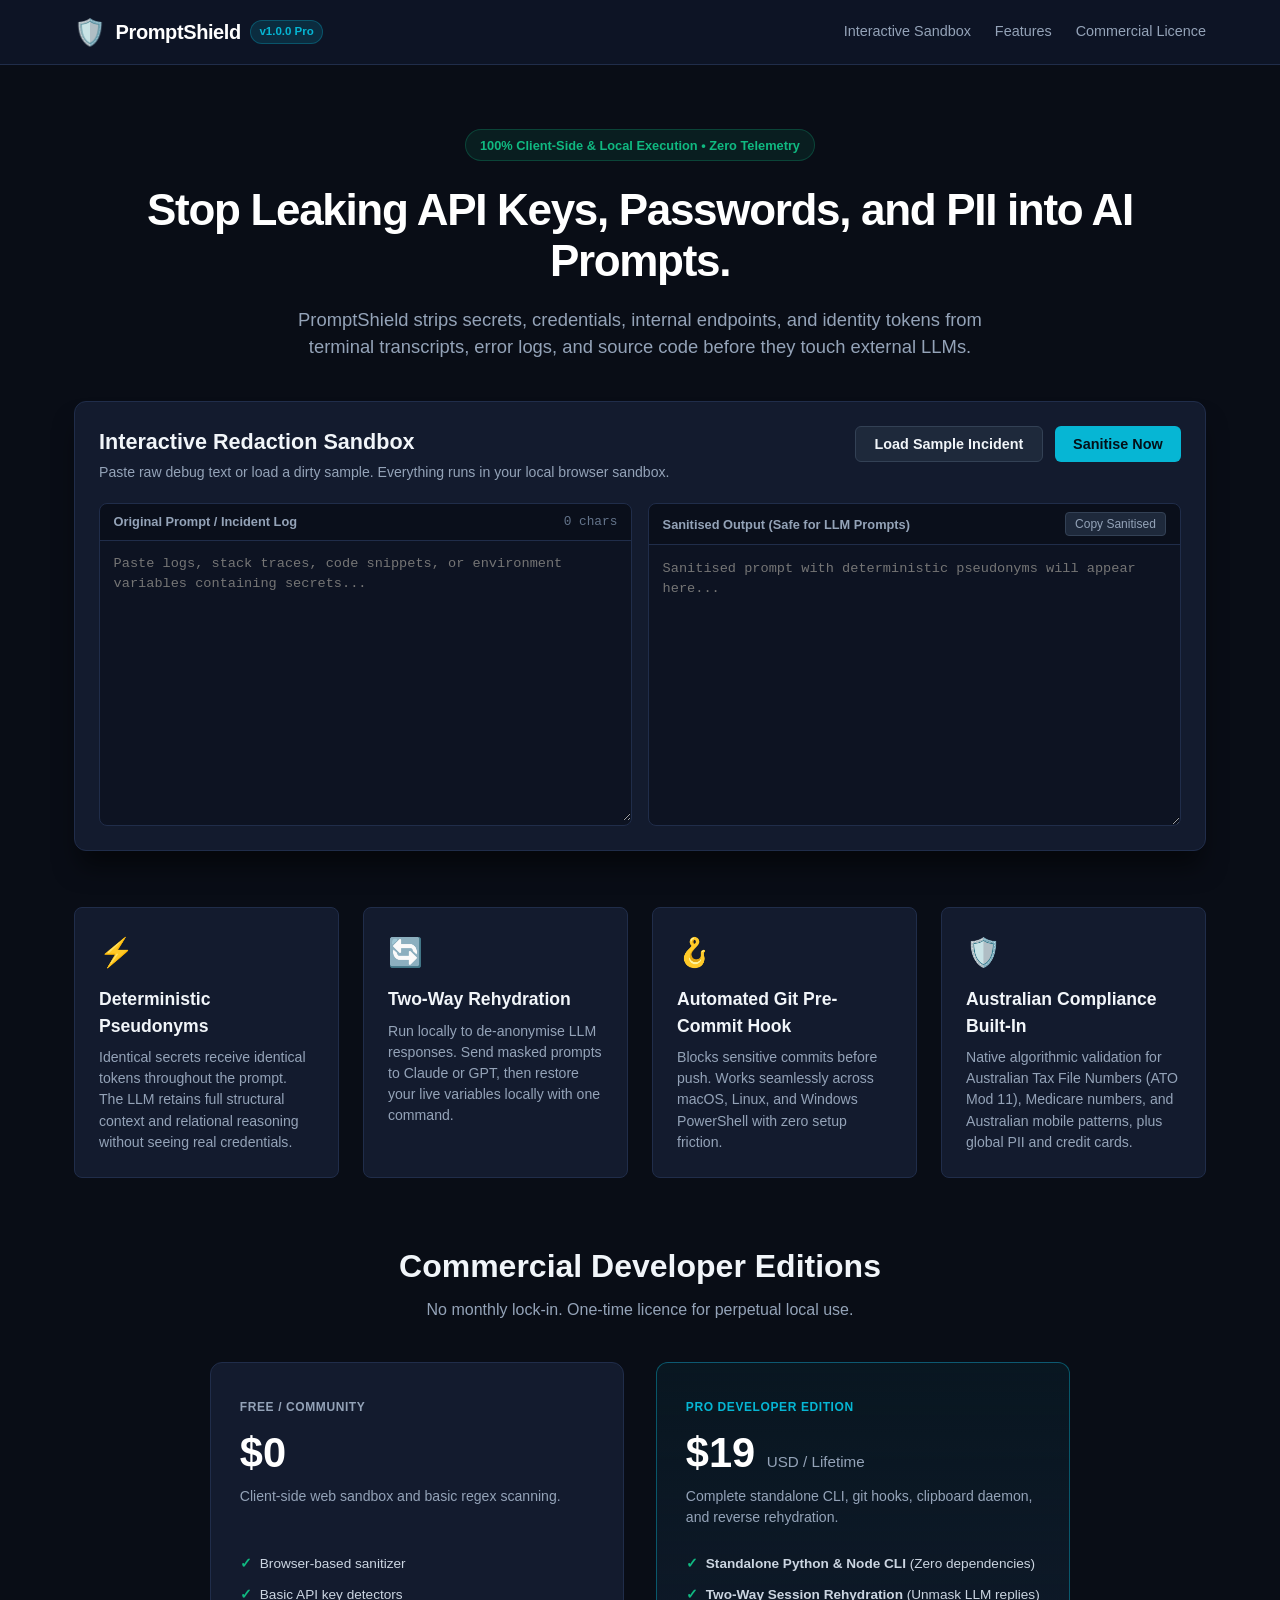
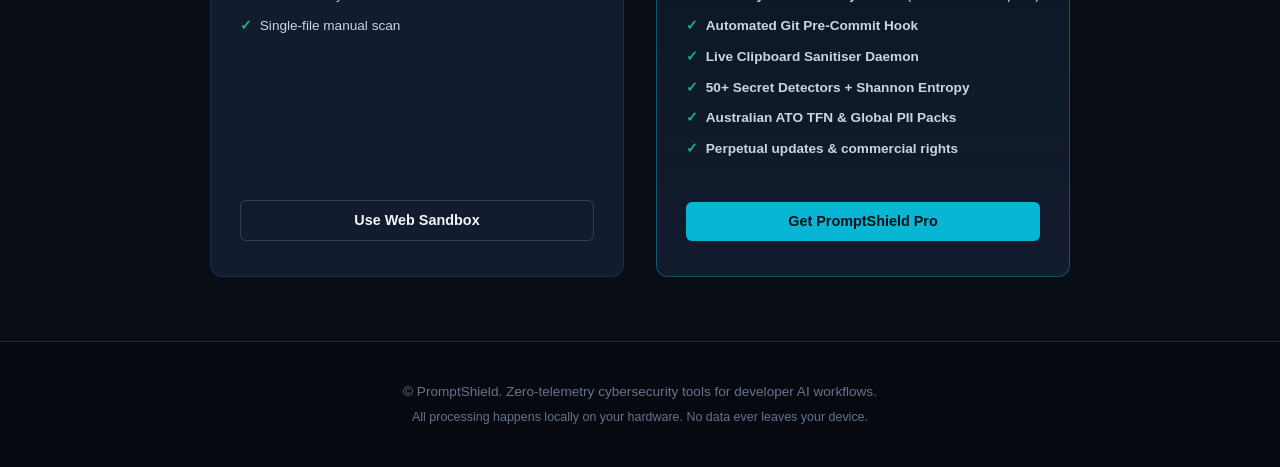
==== docs/index.html @ 8e55c534 "Add docs directory for GitHub Pages hosting" ====
<!DOCTYPE html>
<html lang="en">
<head>
  <meta charset="UTF-8">
  <meta name="color-scheme" content="dark">
  <meta name="viewport" content="width=device-width, initial-scale=1.0">
  <title>PromptShield - Zero-Telemetry Secret & PII Sanitiser for AI Workflows</title>
  <link rel="stylesheet" href="style.css">
</head>
<body>
  <header class="site-header">
    <div class="container header-inner">
      <div class="brand">
        <span class="logo-shield">🛡️</span>
        <span class="brand-title">PromptShield</span>
        <span class="version-tag">v1.0.0 Pro</span>
      </div>
      <nav class="nav-links">
        <a href="#playground" class="nav-link">Interactive Sandbox</a>
        <a href="#features" class="nav-link">Features</a>
        <a href="#pricing" class="nav-link">Commercial Licence</a>
      </nav>
    </div>
  </header>

  <main class="container">
    <section class="hero-section">
      <div class="badge">100% Client-Side &amp; Local Execution &bull; Zero Telemetry</div>
      <h1 class="hero-heading">Stop Leaking API Keys, Passwords, and PII into AI Prompts.</h1>
      <p class="hero-subheading">
        PromptShield strips secrets, credentials, internal endpoints, and identity tokens from terminal transcripts, error logs, and source code before they touch external LLMs.
      </p>
    </section>

    <!-- Interactive Playground -->
    <section id="playground" class="sandbox-card">
      <div class="sandbox-header">
        <div class="sandbox-title-group">
          <h2>Interactive Redaction Sandbox</h2>
          <p class="sandbox-desc">Paste raw debug text or load a dirty sample. Everything runs in your local browser sandbox.</p>
        </div>
        <div class="sandbox-actions">
          <button id="btn-load-sample" class="btn btn-secondary">Load Sample Incident</button>
          <button id="btn-sanitise" class="btn btn-primary">Sanitise Now</button>
        </div>
      </div>

      <div class="editor-grid">
        <div class="editor-pane">
          <div class="pane-bar">
            <span class="pane-label">Original Prompt / Incident Log</span>
            <span id="input-stats" class="pane-meta">0 chars</span>
          </div>
          <textarea id="raw-input" placeholder="Paste logs, stack traces, code snippets, or environment variables containing secrets..."></textarea>
        </div>

        <div class="editor-pane">
          <div class="pane-bar">
            <span class="pane-label">Sanitised Output (Safe for LLM Prompts)</span>
            <button id="btn-copy" class="btn-sm">Copy Sanitised</button>
          </div>
          <textarea id="clean-output" readonly placeholder="Sanitised prompt with deterministic pseudonyms will appear here..."></textarea>
        </div>
      </div>

      <div id="findings-summary" class="findings-box hidden">
        <div class="findings-header">
          <span id="findings-count" class="findings-badge">0 Detections</span>
          <span class="findings-note">Masked deterministically. Reverse rehydration available in Pro edition.</span>
        </div>
        <div id="findings-list" class="findings-items"></div>
      </div>
    </section>

    <!-- Value proposition cards -->
    <section id="features" class="feature-grid">
      <div class="feature-card">
        <div class="feature-icon">⚡</div>
        <h3>Deterministic Pseudonyms</h3>
        <p>Identical secrets receive identical tokens throughout the prompt. The LLM retains full structural context and relational reasoning without seeing real credentials.</p>
      </div>

      <div class="feature-card">
        <div class="feature-icon">🔄</div>
        <h3>Two-Way Rehydration</h3>
        <p>Run locally to de-anonymise LLM responses. Send masked prompts to Claude or GPT, then restore your live variables locally with one command.</p>
      </div>

      <div class="feature-card">
        <div class="feature-icon">🪝</div>
        <h3>Automated Git Pre-Commit Hook</h3>
        <p>Blocks sensitive commits before push. Works seamlessly across macOS, Linux, and Windows PowerShell with zero setup friction.</p>
      </div>

      <div class="feature-card">
        <div class="feature-icon">🛡️</div>
        <h3>Australian Compliance Built-In</h3>
        <p>Native algorithmic validation for Australian Tax File Numbers (ATO Mod 11), Medicare numbers, and Australian mobile patterns, plus global PII and credit cards.</p>
      </div>
    </section>

    <!-- Pricing / Commercial Licence Section -->
    <section id="pricing" class="pricing-section">
      <h2 class="section-title">Commercial Developer Editions</h2>
      <p class="section-subtitle">No monthly lock-in. One-time licence for perpetual local use.</p>

      <div class="pricing-grid">
        <!-- Community Tier Card (Whole-card clickable) -->
        <a href="#playground" class="pricing-card whole-card-link">
          <div class="pricing-badge">Free / Community</div>
          <div class="pricing-price">$0</div>
          <p class="pricing-tagline">Client-side web sandbox and basic regex scanning.</p>
          <ul class="pricing-list">
            <li>Browser-based sanitizer</li>
            <li>Basic API key detectors</li>
            <li>Single-file manual scan</li>
          </ul>
          <span class="card-action-btn btn btn-outline">Use Web Sandbox</span>
        </a>

        <!-- Pro Tier Card (Whole-card clickable) -->
        <a href="https://lorthris.gumroad.com/l/promptshield-pro" target="_blank" rel="noopener" class="pricing-card featured whole-card-link">
          <div class="pricing-badge featured-badge">Pro Developer Edition</div>
          <div class="pricing-price">$19 <span>USD / Lifetime</span></div>
          <p class="pricing-tagline">Complete standalone CLI, git hooks, clipboard daemon, and reverse rehydration.</p>
          <ul class="pricing-list">
            <li><strong>Standalone Python &amp; Node CLI</strong> (Zero dependencies)</li>
            <li><strong>Two-Way Session Rehydration</strong> (Unmask LLM replies)</li>
            <li><strong>Automated Git Pre-Commit Hook</strong></li>
            <li><strong>Live Clipboard Sanitiser Daemon</strong></li>
            <li><strong>50+ Secret Detectors + Shannon Entropy</strong></li>
            <li><strong>Australian ATO TFN &amp; Global PII Packs</strong></li>
            <li><strong>Perpetual updates &amp; commercial rights</strong></li>
          </ul>
          <span class="card-action-btn btn btn-primary">Get PromptShield Pro</span>
        </a>
      </div>
    </section>
  </main>

  <footer class="site-footer">
    <div class="container footer-inner">
      <p>&copy; PromptShield. Zero-telemetry cybersecurity tools for developer AI workflows.</p>
      <p class="footer-sub">All processing happens locally on your hardware. No data ever leaves your device.</p>
    </div>
  </footer>

  <script src="app.js"></script>
</body>
</html>
---- docs/style.css ----
:root {
  color-scheme: dark;
  --bg-main: #090d16;
  --bg-card: #131b2e;
  --bg-card-hover: #18223a;
  --bg-pane: #0d1322;
  --border-subtle: #202d4a;
  --border-focus: #0ea5e9;
  --text-primary: #f1f5f9;
  --text-muted: #94a3b8;
  --accent-cyan: #06b6d4;
  --accent-blue: #3b82f6;
  --accent-emerald: #10b981;
  --accent-amber: #f59e0b;
  --accent-rose: #f43f5e;
  --font-sans: -apple-system, BlinkMacSystemFont, "Segoe UI", Roboto, Helvetica, Arial, sans-serif;
  --font-mono: ui-monospace, SFMono-Regular, Menlo, Monaco, Consolas, "Liberation Mono", "Courier New", monospace;
}

* {
  box-sizing: border-box;
  margin: 0;
  padding: 0;
}

body {
  background-color: var(--bg-main);
  color: var(--text-primary);
  font-family: var(--font-sans);
  line-height: 1.5;
  -webkit-font-smoothing: antialiased;
}

.container {
  max-width: 1180px;
  margin: 0 auto;
  padding: 0 1.5rem;
}

/* Header */
.site-header {
  border-bottom: 1px solid var(--border-subtle);
  background-color: rgba(15, 23, 42, 0.8);
  backdrop-filter: blur(8px);
  position: sticky;
  top: 0;
  z-index: 50;
}

.header-inner {
  display: flex;
  align-items: center;
  justify-content: space-between;
  height: 4rem;
}

.brand {
  display: flex;
  align-items: center;
  gap: 0.6rem;
  text-decoration: none;
}

.logo-shield {
  font-size: 1.6rem;
}

.brand-title {
  font-weight: 700;
  font-size: 1.25rem;
  letter-spacing: -0.02em;
  color: #fff;
}

.version-tag {
  background: rgba(6, 182, 212, 0.15);
  color: var(--accent-cyan);
  font-size: 0.72rem;
  font-weight: 600;
  padding: 0.15rem 0.5rem;
  border-radius: 9999px;
  border: 1px solid rgba(6, 182, 212, 0.3);
}

.nav-links {
  display: flex;
  gap: 1.5rem;
}

.nav-link {
  color: var(--text-muted);
  text-decoration: none;
  font-size: 0.9rem;
  transition: color 0.15s ease;
}

.nav-link:hover {
  color: #fff;
}

/* Hero */
.hero-section {
  text-align: center;
  padding: 4rem 0 2.5rem;
}

.badge {
  display: inline-block;
  background: rgba(16, 185, 129, 0.1);
  color: var(--accent-emerald);
  border: 1px solid rgba(16, 185, 129, 0.25);
  font-size: 0.8rem;
  font-weight: 600;
  padding: 0.35rem 0.9rem;
  border-radius: 9999px;
  margin-bottom: 1.5rem;
}

.hero-heading {
  font-size: 2.75rem;
  font-weight: 800;
  letter-spacing: -0.03em;
  line-height: 1.15;
  margin-bottom: 1.2rem;
  color: #fff;
}

.hero-subheading {
  color: var(--text-muted);
  font-size: 1.15rem;
  max-width: 720px;
  margin: 0 auto;
}

/* Sandbox card */
.sandbox-card {
  background: var(--bg-card);
  border: 1px solid var(--border-subtle);
  border-radius: 12px;
  padding: 1.5rem;
  margin-bottom: 3.5rem;
  box-shadow: 0 20px 25px -5px rgba(0, 0, 0, 0.5);
}

.sandbox-header {
  display: flex;
  justify-content: space-between;
  align-items: flex-start;
  margin-bottom: 1.25rem;
  flex-wrap: wrap;
  gap: 1rem;
}

.sandbox-title-group h2 {
  font-size: 1.35rem;
  font-weight: 700;
  margin-bottom: 0.25rem;
}

.sandbox-desc {
  color: var(--text-muted);
  font-size: 0.88rem;
}

.sandbox-actions {
  display: flex;
  gap: 0.75rem;
}

.editor-grid {
  display: grid;
  grid-template-columns: 1fr 1fr;
  gap: 1rem;
}

@media (max-width: 768px) {
  .editor-grid {
    grid-template-columns: 1fr;
  }
}

.editor-pane {
  display: flex;
  flex-direction: column;
  background: var(--bg-pane);
  border: 1px solid var(--border-subtle);
  border-radius: 8px;
  overflow: hidden;
}

.pane-bar {
  display: flex;
  justify-content: space-between;
  align-items: center;
  padding: 0.5rem 0.85rem;
  background: rgba(0, 0, 0, 0.2);
  border-bottom: 1px solid var(--border-subtle);
  font-size: 0.8rem;
}

.pane-label {
  font-weight: 600;
  color: var(--text-muted);
}

.pane-meta {
  color: #64748b;
  font-family: var(--font-mono);
}

textarea {
  width: 100%;
  height: 280px;
  background: transparent;
  border: none;
  padding: 0.85rem;
  color: var(--text-primary);
  font-family: var(--font-mono);
  font-size: 0.85rem;
  line-height: 1.45;
  resize: vertical;
  outline: none;
}

textarea:focus {
  background: rgba(255, 255, 255, 0.015);
}

/* Findings summary */
.findings-box {
  margin-top: 1.25rem;
  padding: 1rem;
  background: rgba(6, 182, 212, 0.05);
  border: 1px solid rgba(6, 182, 212, 0.2);
  border-radius: 8px;
}

.findings-box.hidden {
  display: none;
}

.findings-header {
  display: flex;
  align-items: center;
  gap: 0.75rem;
  margin-bottom: 0.75rem;
}

.findings-badge {
  background: var(--accent-cyan);
  color: #000;
  font-weight: 700;
  font-size: 0.75rem;
  padding: 0.2rem 0.6rem;
  border-radius: 4px;
}

.findings-note {
  font-size: 0.82rem;
  color: var(--text-muted);
}

.findings-items {
  display: flex;
  flex-wrap: wrap;
  gap: 0.5rem;
}

.finding-chip {
  background: #1e293b;
  border: 1px solid #334155;
  padding: 0.25rem 0.6rem;
  border-radius: 4px;
  font-size: 0.75rem;
  font-family: var(--font-mono);
}

.finding-chip span {
  color: var(--accent-amber);
}

/* Buttons */
.btn {
  display: inline-flex;
  align-items: center;
  justify-content: center;
  padding: 0.55rem 1.15rem;
  border-radius: 6px;
  font-weight: 600;
  font-size: 0.9rem;
  cursor: pointer;
  text-decoration: none;
  transition: all 0.15s ease;
  border: none;
}

.btn-primary {
  background: var(--accent-cyan);
  color: #041018;
}

.btn-primary:hover {
  background: #22d3ee;
}

.btn-secondary {
  background: #1e293b;
  color: var(--text-primary);
  border: 1px solid #334155;
}

.btn-secondary:hover {
  background: #273549;
}

.btn-sm {
  background: #1e293b;
  color: var(--text-muted);
  border: 1px solid #334155;
  padding: 0.25rem 0.6rem;
  font-size: 0.75rem;
  border-radius: 4px;
  cursor: pointer;
}

.btn-sm:hover {
  color: #fff;
  background: #2b394f;
}

.btn-outline {
  background: transparent;
  color: var(--text-primary);
  border: 1px solid #334155;
}

.btn-outline:hover {
  background: rgba(255, 255, 255, 0.05);
}

/* Features */
.feature-grid {
  display: grid;
  grid-template-columns: repeat(auto-fit, minmax(240px, 1fr));
  gap: 1.5rem;
  margin-bottom: 4rem;
}

.feature-card {
  background: var(--bg-card);
  border: 1px solid var(--border-subtle);
  border-radius: 8px;
  padding: 1.5rem;
}

.feature-icon {
  font-size: 1.75rem;
  margin-bottom: 0.75rem;
}

.feature-card h3 {
  font-size: 1.1rem;
  font-weight: 700;
  margin-bottom: 0.5rem;
}

.feature-card p {
  color: var(--text-muted);
  font-size: 0.88rem;
  line-height: 1.5;
}

/* Pricing Section & Whole-Card Click Targets */
.pricing-section {
  text-align: center;
  padding-bottom: 4rem;
}

.section-title {
  font-size: 2rem;
  font-weight: 800;
  margin-bottom: 0.5rem;
}

.section-subtitle {
  color: var(--text-muted);
  margin-bottom: 2.5rem;
}

.pricing-grid {
  display: grid;
  grid-template-columns: repeat(auto-fit, minmax(300px, 1fr));
  gap: 2rem;
  max-width: 860px;
  margin: 0 auto;
}

/* Whole-card link compliance (per standing user preference) */
.whole-card-link {
  display: flex;
  flex-direction: column;
  background: var(--bg-card);
  border: 1px solid var(--border-subtle);
  border-radius: 12px;
  padding: 2.2rem 1.8rem;
  text-decoration: none;
  color: inherit;
  text-align: left;
  position: relative;
  transition: transform 0.15s ease, border-color 0.15s ease, background-color 0.15s ease;
  cursor: pointer;
}

.whole-card-link:hover {
  transform: translateY(-3px);
  background-color: var(--bg-card-hover);
  border-color: #3b82f6;
}

.whole-card-link.featured {
  border-color: rgba(6, 182, 212, 0.4);
  background: linear-gradient(180deg, rgba(6, 182, 212, 0.06) 0%, rgba(19, 27, 46, 1) 100%);
}

.whole-card-link.featured:hover {
  border-color: var(--accent-cyan);
}

.pricing-badge {
  display: inline-block;
  font-size: 0.75rem;
  font-weight: 700;
  text-transform: uppercase;
  letter-spacing: 0.05em;
  color: var(--text-muted);
  margin-bottom: 1rem;
}

.featured-badge {
  color: var(--accent-cyan);
}

.pricing-price {
  font-size: 2.6rem;
  font-weight: 800;
  line-height: 1;
  margin-bottom: 0.75rem;
  color: #fff;
}

.pricing-price span {
  font-size: 0.95rem;
  color: var(--text-muted);
  font-weight: 500;
}

.pricing-tagline {
  color: var(--text-muted);
  font-size: 0.88rem;
  margin-bottom: 1.5rem;
  min-height: 2.8rem;
}

.pricing-list {
  list-style: none;
  margin-bottom: 2rem;
  flex-grow: 1;
}

.pricing-list li {
  font-size: 0.85rem;
  color: #cbd5e1;
  margin-bottom: 0.65rem;
  padding-left: 1.25rem;
  position: relative;
}

.pricing-list li::before {
  content: "✓";
  position: absolute;
  left: 0;
  color: var(--accent-emerald);
  font-weight: bold;
}

.card-action-btn {
  width: 100%;
}

/* Footer */
.site-footer {
  border-top: 1px solid var(--border-subtle);
  padding: 2.5rem 0;
  background: #060910;
  font-size: 0.85rem;
  color: #64748b;
  text-align: center;
}

.footer-sub {
  margin-top: 0.35rem;
  font-size: 0.78rem;
}
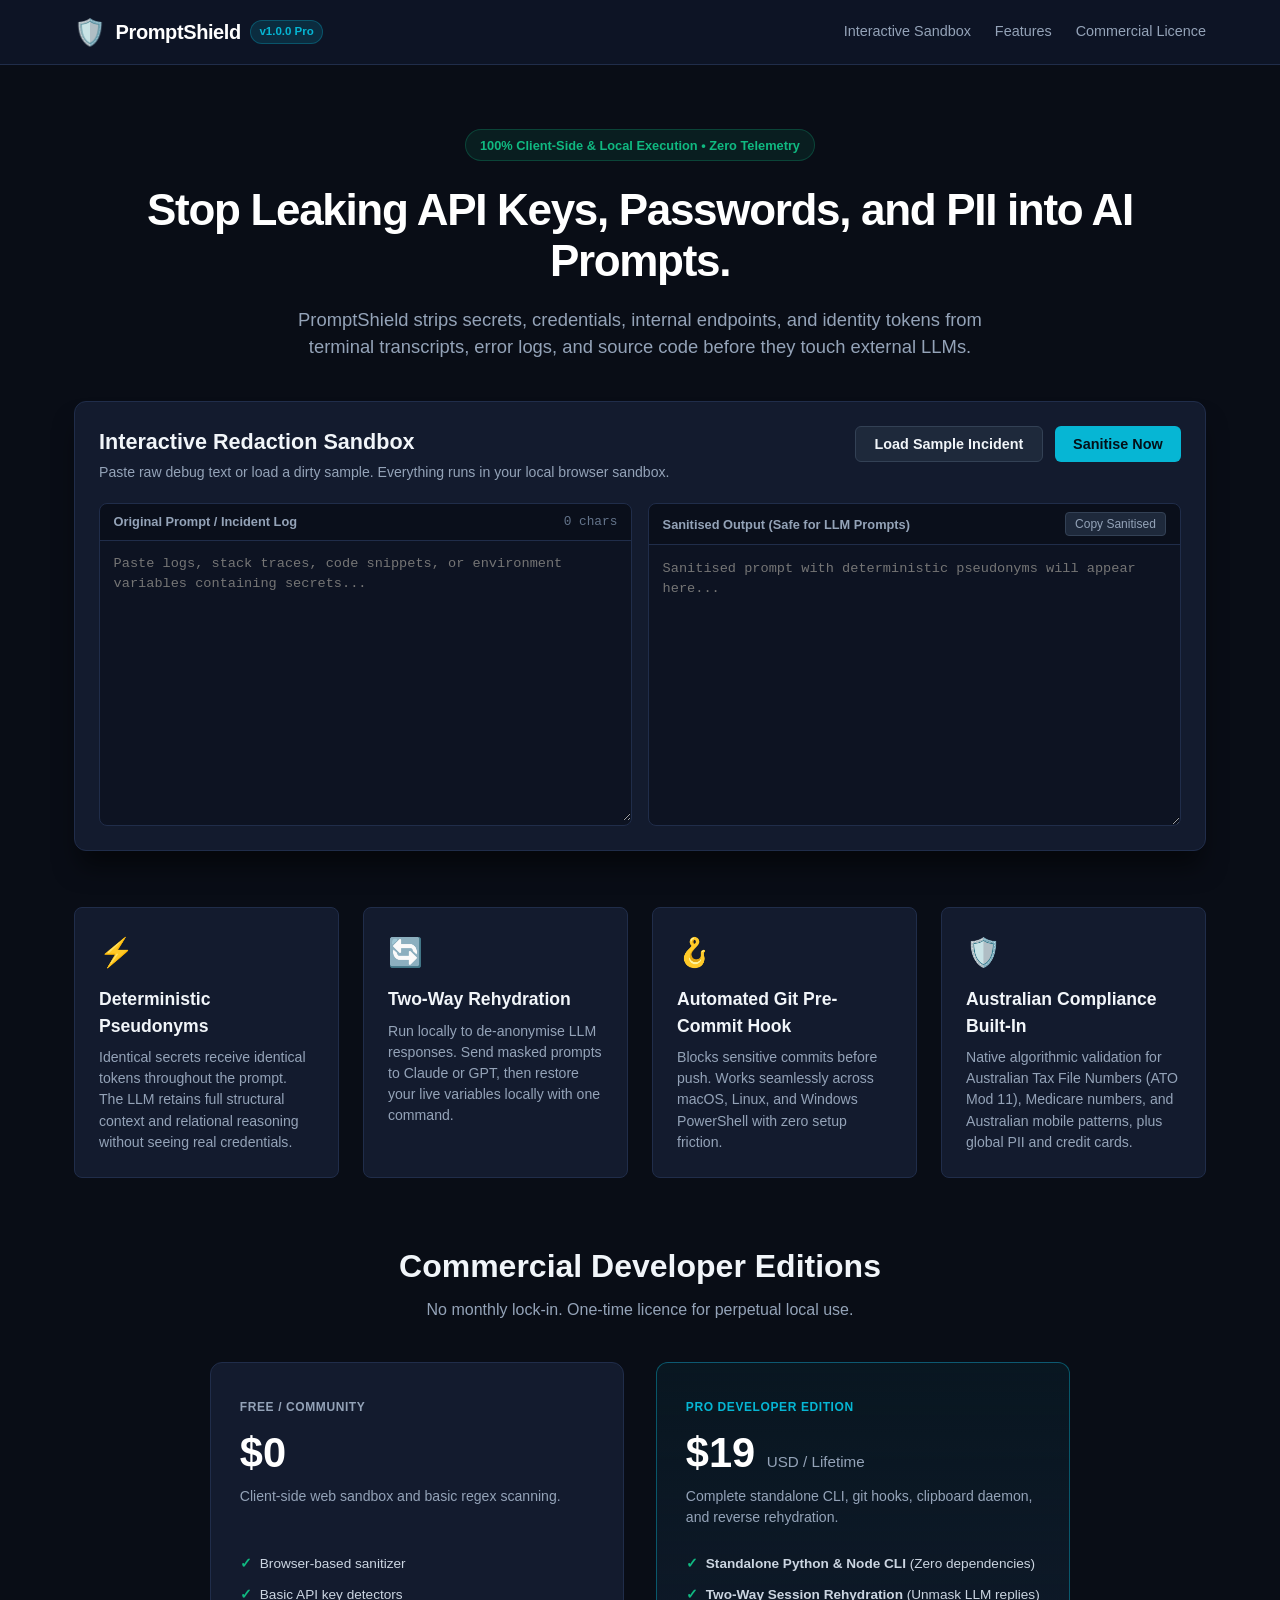
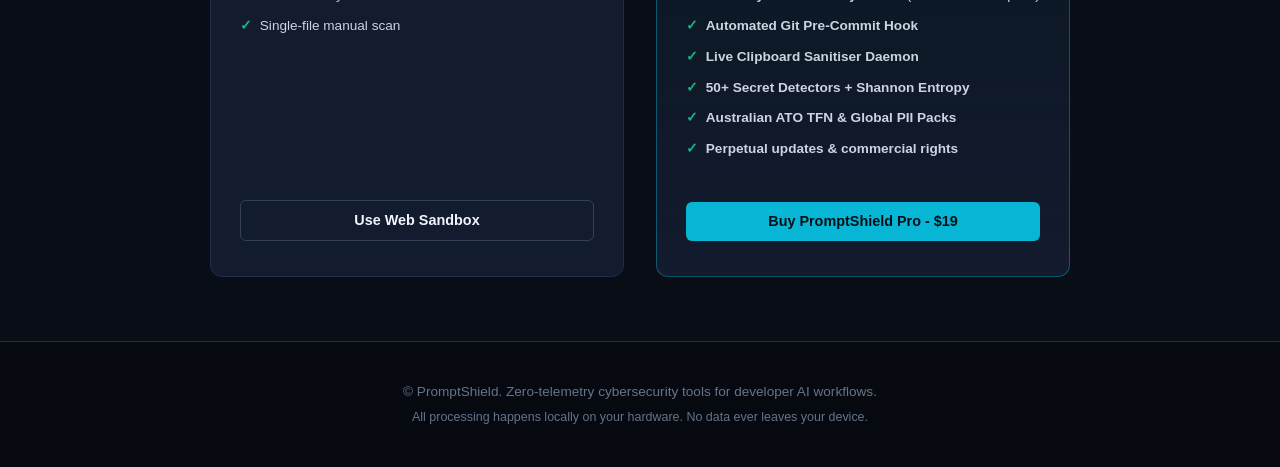
==== commit 2ec3651d: "Change call to action to Buy PromptShield Pro" ====
--- a/docs/index.html
+++ b/docs/index.html
@@ -132,7 +132,7 @@
             <li><strong>Australian ATO TFN &amp; Global PII Packs</strong></li>
             <li><strong>Perpetual updates &amp; commercial rights</strong></li>
           </ul>
-          <span class="card-action-btn btn btn-primary">Get PromptShield Pro</span>
+          <span class="card-action-btn btn btn-primary">Buy PromptShield Pro - $19</span>
         </a>
       </div>
     </section>
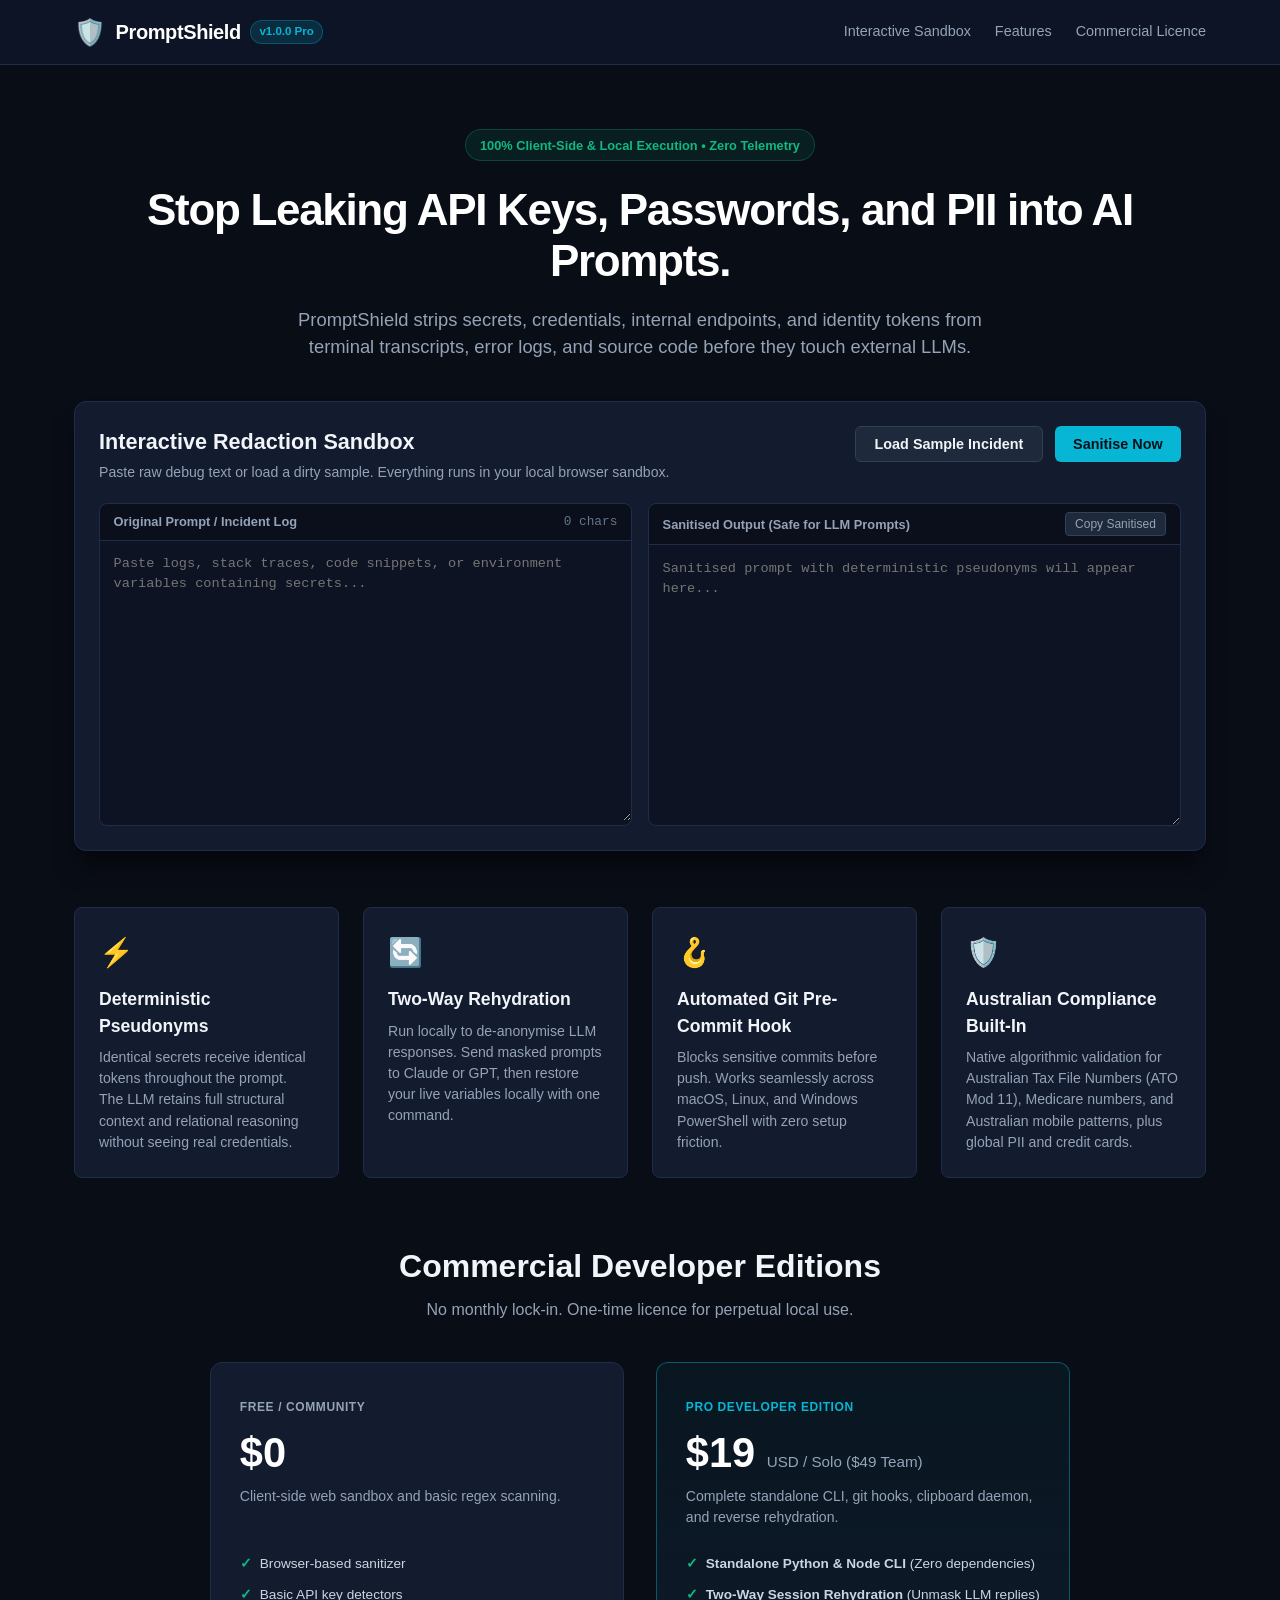
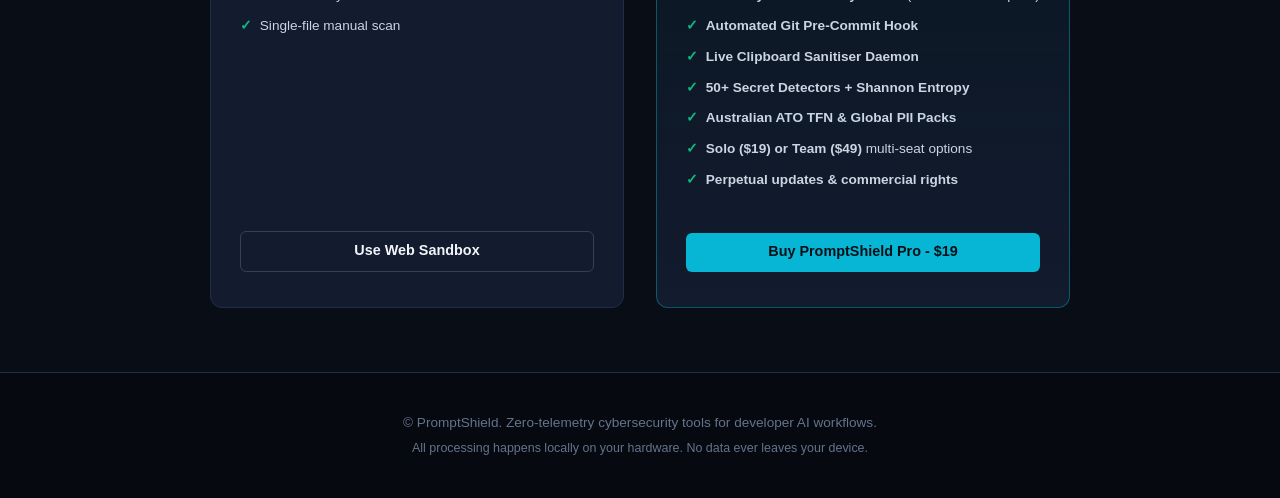
==== commit 926d4a91: "Update pricing to reflect Solo and Team tiers" ====
--- a/docs/index.html
+++ b/docs/index.html
@@ -121,7 +121,7 @@
         <!-- Pro Tier Card (Whole-card clickable) -->
         <a href="https://lorthris.gumroad.com/l/promptshield-pro" target="_blank" rel="noopener" class="pricing-card featured whole-card-link">
           <div class="pricing-badge featured-badge">Pro Developer Edition</div>
-          <div class="pricing-price">$19 <span>USD / Lifetime</span></div>
+          <div class="pricing-price">$19 <span>USD / Solo ($49 Team)</span></div>
           <p class="pricing-tagline">Complete standalone CLI, git hooks, clipboard daemon, and reverse rehydration.</p>
           <ul class="pricing-list">
             <li><strong>Standalone Python &amp; Node CLI</strong> (Zero dependencies)</li>
@@ -130,6 +130,7 @@
             <li><strong>Live Clipboard Sanitiser Daemon</strong></li>
             <li><strong>50+ Secret Detectors + Shannon Entropy</strong></li>
             <li><strong>Australian ATO TFN &amp; Global PII Packs</strong></li>
+            <li><strong>Solo ($19) or Team ($49)</strong> multi-seat options</li>
             <li><strong>Perpetual updates &amp; commercial rights</strong></li>
           </ul>
           <span class="card-action-btn btn btn-primary">Buy PromptShield Pro - $19</span>
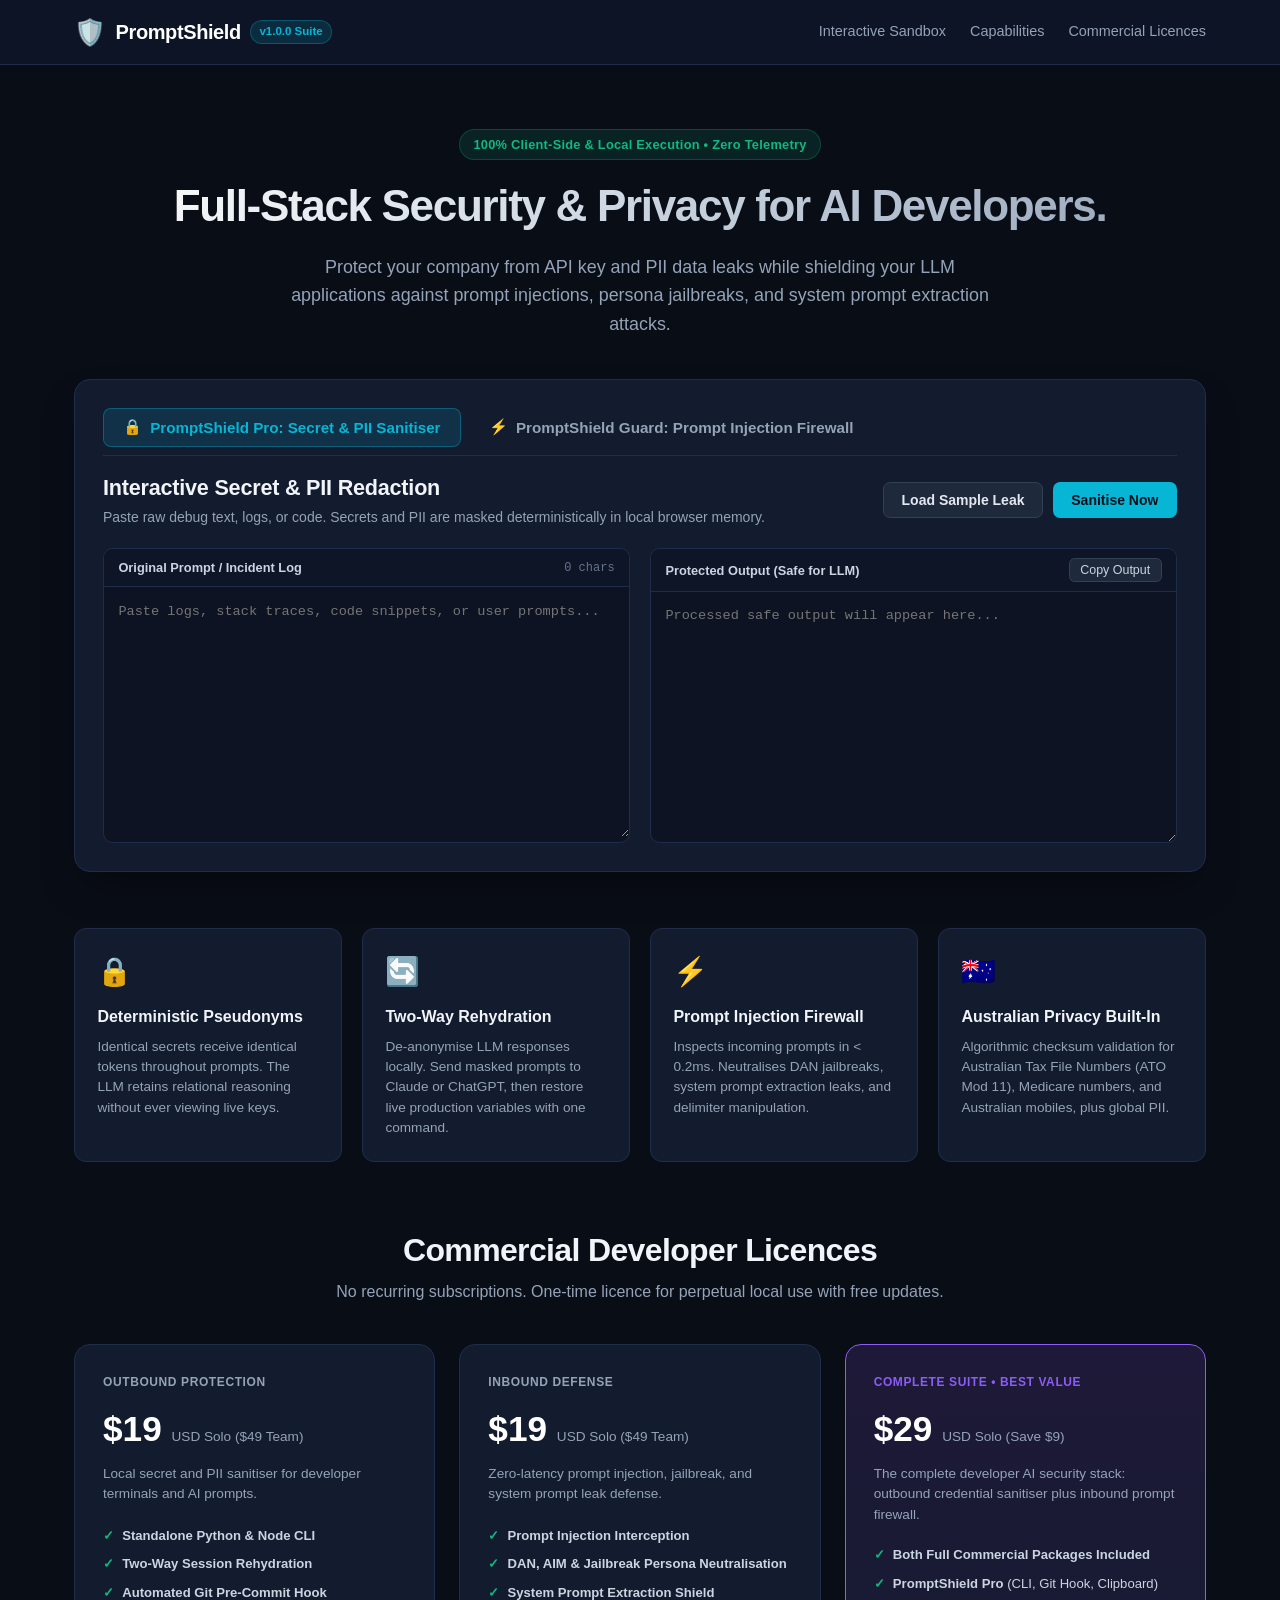
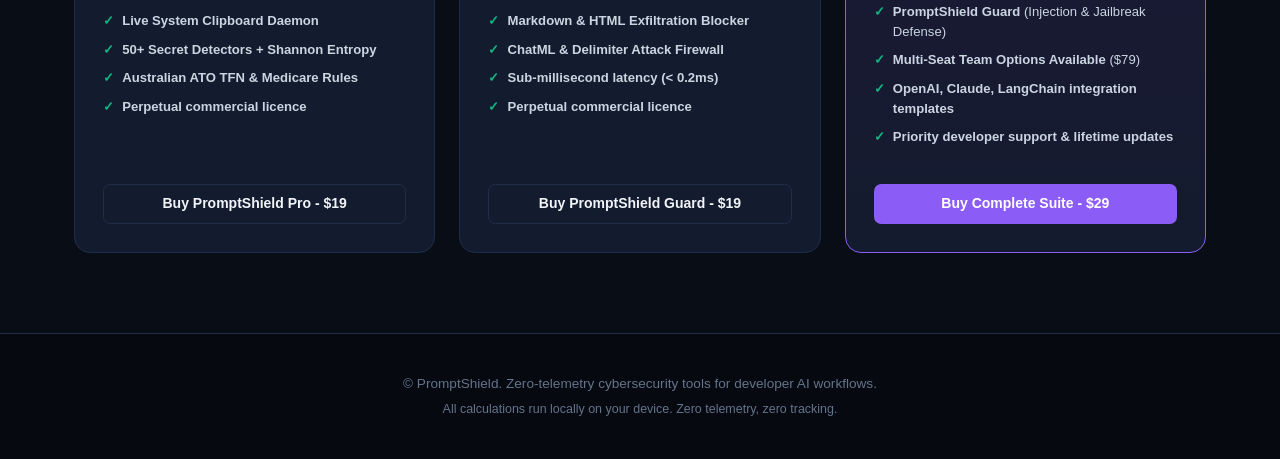
==== commit ded84560: "feat: add PromptShield Guard and Suite sandbox with commercial Gumroad links" ====
--- a/docs/index.html
+++ b/docs/index.html
@@ -4,7 +4,7 @@
   <meta charset="UTF-8">
   <meta name="color-scheme" content="dark">
   <meta name="viewport" content="width=device-width, initial-scale=1.0">
-  <title>PromptShield - Zero-Telemetry Secret & PII Sanitiser for AI Workflows</title>
+  <title>PromptShield - Zero-Telemetry Security &amp; Privacy Suite for AI Workflows</title>
   <link rel="stylesheet" href="style.css">
 </head>
 <body>
@@ -13,12 +13,12 @@
       <div class="brand">
         <span class="logo-shield">🛡️</span>
         <span class="brand-title">PromptShield</span>
-        <span class="version-tag">v1.0.0 Pro</span>
+        <span class="version-tag">v1.0.0 Suite</span>
       </div>
       <nav class="nav-links">
         <a href="#playground" class="nav-link">Interactive Sandbox</a>
-        <a href="#features" class="nav-link">Features</a>
-        <a href="#pricing" class="nav-link">Commercial Licence</a>
+        <a href="#features" class="nav-link">Capabilities</a>
+        <a href="#pricing" class="nav-link">Commercial Licences</a>
       </nav>
     </div>
   </header>
@@ -26,47 +26,56 @@
   <main class="container">
     <section class="hero-section">
       <div class="badge">100% Client-Side &amp; Local Execution &bull; Zero Telemetry</div>
-      <h1 class="hero-heading">Stop Leaking API Keys, Passwords, and PII into AI Prompts.</h1>
+      <h1 class="hero-heading">Full-Stack Security &amp; Privacy for AI Developers.</h1>
       <p class="hero-subheading">
-        PromptShield strips secrets, credentials, internal endpoints, and identity tokens from terminal transcripts, error logs, and source code before they touch external LLMs.
+        Protect your company from API key and PII data leaks while shielding your LLM applications against prompt injections, persona jailbreaks, and system prompt extraction attacks.
       </p>
     </section>
 
     <!-- Interactive Playground -->
     <section id="playground" class="sandbox-card">
+      <div class="sandbox-tabs">
+        <button id="tab-pro" class="tab-btn active">
+          <span>🔒</span> PromptShield Pro: Secret &amp; PII Sanitiser
+        </button>
+        <button id="tab-guard" class="tab-btn">
+          <span>⚡</span> PromptShield Guard: Prompt Injection Firewall
+        </button>
+      </div>
+
       <div class="sandbox-header">
         <div class="sandbox-title-group">
-          <h2>Interactive Redaction Sandbox</h2>
-          <p class="sandbox-desc">Paste raw debug text or load a dirty sample. Everything runs in your local browser sandbox.</p>
+          <h2 id="engine-title">Interactive Secret &amp; PII Redaction</h2>
+          <p id="engine-desc" class="sandbox-desc">Paste raw debug text, logs, or code. Secrets and PII are masked deterministically in local browser memory.</p>
         </div>
         <div class="sandbox-actions">
-          <button id="btn-load-sample" class="btn btn-secondary">Load Sample Incident</button>
-          <button id="btn-sanitise" class="btn btn-primary">Sanitise Now</button>
+          <button id="btn-load-sample" class="btn btn-secondary">Load Sample Leak</button>
+          <button id="btn-execute" class="btn btn-primary">Sanitise Now</button>
         </div>
       </div>
 
       <div class="editor-grid">
         <div class="editor-pane">
           <div class="pane-bar">
-            <span class="pane-label">Original Prompt / Incident Log</span>
+            <span id="input-label" class="pane-label">Original Prompt / Incident Log</span>
             <span id="input-stats" class="pane-meta">0 chars</span>
           </div>
-          <textarea id="raw-input" placeholder="Paste logs, stack traces, code snippets, or environment variables containing secrets..."></textarea>
+          <textarea id="raw-input" placeholder="Paste logs, stack traces, code snippets, or user prompts..."></textarea>
         </div>
 
         <div class="editor-pane">
           <div class="pane-bar">
-            <span class="pane-label">Sanitised Output (Safe for LLM Prompts)</span>
-            <button id="btn-copy" class="btn-sm">Copy Sanitised</button>
+            <span id="output-label" class="pane-label">Protected Output (Safe for LLM)</span>
+            <button id="btn-copy" class="btn-sm">Copy Output</button>
           </div>
-          <textarea id="clean-output" readonly placeholder="Sanitised prompt with deterministic pseudonyms will appear here..."></textarea>
+          <textarea id="clean-output" readonly placeholder="Processed safe output will appear here..."></textarea>
         </div>
       </div>
 
       <div id="findings-summary" class="findings-box hidden">
         <div class="findings-header">
           <span id="findings-count" class="findings-badge">0 Detections</span>
-          <span class="findings-note">Masked deterministically. Reverse rehydration available in Pro edition.</span>
+          <span id="findings-note" class="findings-note">Masked deterministically. Reverse rehydration available in Pro edition.</span>
         </div>
         <div id="findings-list" class="findings-items"></div>
       </div>
@@ -75,65 +84,84 @@
     <!-- Value proposition cards -->
     <section id="features" class="feature-grid">
       <div class="feature-card">
-        <div class="feature-icon">⚡</div>
+        <div class="feature-icon">🔒</div>
         <h3>Deterministic Pseudonyms</h3>
-        <p>Identical secrets receive identical tokens throughout the prompt. The LLM retains full structural context and relational reasoning without seeing real credentials.</p>
+        <p>Identical secrets receive identical tokens throughout prompts. The LLM retains relational reasoning without ever viewing live keys.</p>
       </div>
 
       <div class="feature-card">
         <div class="feature-icon">🔄</div>
         <h3>Two-Way Rehydration</h3>
-        <p>Run locally to de-anonymise LLM responses. Send masked prompts to Claude or GPT, then restore your live variables locally with one command.</p>
+        <p>De-anonymise LLM responses locally. Send masked prompts to Claude or ChatGPT, then restore live production variables with one command.</p>
       </div>
 
       <div class="feature-card">
-        <div class="feature-icon">🪝</div>
-        <h3>Automated Git Pre-Commit Hook</h3>
-        <p>Blocks sensitive commits before push. Works seamlessly across macOS, Linux, and Windows PowerShell with zero setup friction.</p>
+        <div class="feature-icon">⚡</div>
+        <h3>Prompt Injection Firewall</h3>
+        <p>Inspects incoming prompts in &lt; 0.2ms. Neutralises DAN jailbreaks, system prompt extraction leaks, and delimiter manipulation.</p>
       </div>
 
       <div class="feature-card">
-        <div class="feature-icon">🛡️</div>
-        <h3>Australian Compliance Built-In</h3>
-        <p>Native algorithmic validation for Australian Tax File Numbers (ATO Mod 11), Medicare numbers, and Australian mobile patterns, plus global PII and credit cards.</p>
+        <div class="feature-icon">🇦🇺</div>
+        <h3>Australian Privacy Built-In</h3>
+        <p>Algorithmic checksum validation for Australian Tax File Numbers (ATO Mod 11), Medicare numbers, and Australian mobiles, plus global PII.</p>
       </div>
     </section>
 
     <!-- Pricing / Commercial Licence Section -->
     <section id="pricing" class="pricing-section">
-      <h2 class="section-title">Commercial Developer Editions</h2>
-      <p class="section-subtitle">No monthly lock-in. One-time licence for perpetual local use.</p>
+      <h2 class="section-title">Commercial Developer Licences</h2>
+      <p class="section-subtitle">No recurring subscriptions. One-time licence for perpetual local use with free updates.</p>
 
       <div class="pricing-grid">
-        <!-- Community Tier Card (Whole-card clickable) -->
-        <a href="#playground" class="pricing-card whole-card-link">
-          <div class="pricing-badge">Free / Community</div>
-          <div class="pricing-price">$0</div>
-          <p class="pricing-tagline">Client-side web sandbox and basic regex scanning.</p>
+        <!-- Pro Tier Card (Whole-card clickable) -->
+        <a href="https://lorthris.gumroad.com/l/promptshield-pro" target="_blank" rel="noopener" class="pricing-card whole-card-link">
+          <div class="pricing-badge">Outbound Protection</div>
+          <div class="pricing-price">$19 <span>USD Solo ($49 Team)</span></div>
+          <p class="pricing-tagline">Local secret and PII sanitiser for developer terminals and AI prompts.</p>
           <ul class="pricing-list">
-            <li>Browser-based sanitizer</li>
-            <li>Basic API key detectors</li>
-            <li>Single-file manual scan</li>
+            <li><strong>Standalone Python &amp; Node CLI</strong></li>
+            <li><strong>Two-Way Session Rehydration</strong></li>
+            <li><strong>Automated Git Pre-Commit Hook</strong></li>
+            <li><strong>Live System Clipboard Daemon</strong></li>
+            <li><strong>50+ Secret Detectors + Shannon Entropy</strong></li>
+            <li><strong>Australian ATO TFN &amp; Medicare Rules</strong></li>
+            <li><strong>Perpetual commercial licence</strong></li>
           </ul>
-          <span class="card-action-btn btn btn-outline">Use Web Sandbox</span>
+          <span class="card-action-btn btn btn-outline">Buy PromptShield Pro - $19</span>
         </a>
 
-        <!-- Pro Tier Card (Whole-card clickable) -->
-        <a href="https://lorthris.gumroad.com/l/promptshield-pro" target="_blank" rel="noopener" class="pricing-card featured whole-card-link">
-          <div class="pricing-badge featured-badge">Pro Developer Edition</div>
-          <div class="pricing-price">$19 <span>USD / Solo ($49 Team)</span></div>
-          <p class="pricing-tagline">Complete standalone CLI, git hooks, clipboard daemon, and reverse rehydration.</p>
+        <!-- Guard Tier Card (Whole-card clickable) -->
+        <a href="https://lorthris.gumroad.com/l/promptshield-guard" target="_blank" rel="noopener" class="pricing-card whole-card-link">
+          <div class="pricing-badge">Inbound Defense</div>
+          <div class="pricing-price">$19 <span>USD Solo ($49 Team)</span></div>
+          <p class="pricing-tagline">Zero-latency prompt injection, jailbreak, and system prompt leak defense.</p>
           <ul class="pricing-list">
-            <li><strong>Standalone Python &amp; Node CLI</strong> (Zero dependencies)</li>
-            <li><strong>Two-Way Session Rehydration</strong> (Unmask LLM replies)</li>
-            <li><strong>Automated Git Pre-Commit Hook</strong></li>
-            <li><strong>Live Clipboard Sanitiser Daemon</strong></li>
-            <li><strong>50+ Secret Detectors + Shannon Entropy</strong></li>
-            <li><strong>Australian ATO TFN &amp; Global PII Packs</strong></li>
-            <li><strong>Solo ($19) or Team ($49)</strong> multi-seat options</li>
-            <li><strong>Perpetual updates &amp; commercial rights</strong></li>
+            <li><strong>Prompt Injection Interception</strong></li>
+            <li><strong>DAN, AIM &amp; Jailbreak Persona Neutralisation</strong></li>
+            <li><strong>System Prompt Extraction Shield</strong></li>
+            <li><strong>Markdown &amp; HTML Exfiltration Blocker</strong></li>
+            <li><strong>ChatML &amp; Delimiter Attack Firewall</strong></li>
+            <li><strong>Sub-millisecond latency (&lt; 0.2ms)</strong></li>
+            <li><strong>Perpetual commercial licence</strong></li>
           </ul>
-          <span class="card-action-btn btn btn-primary">Buy PromptShield Pro - $19</span>
+          <span class="card-action-btn btn btn-outline">Buy PromptShield Guard - $19</span>
+        </a>
+
+        <!-- Suite Bundle Card (Featured, Whole-card clickable) -->
+        <a href="https://lorthris.gumroad.com/l/promptshield-suite" target="_blank" rel="noopener" class="pricing-card featured-suite whole-card-link">
+          <div class="pricing-badge suite-badge">Complete Suite &bull; Best Value</div>
+          <div class="pricing-price">$29 <span>USD Solo (Save $9)</span></div>
+          <p class="pricing-tagline">The complete developer AI security stack: outbound credential sanitiser plus inbound prompt firewall.</p>
+          <ul class="pricing-list">
+            <li><strong>Both Full Commercial Packages Included</strong></li>
+            <li><strong>PromptShield Pro</strong> (CLI, Git Hook, Clipboard)</li>
+            <li><strong>PromptShield Guard</strong> (Injection &amp; Jailbreak Defense)</li>
+            <li><strong>Multi-Seat Team Options Available</strong> ($79)</li>
+            <li><strong>OpenAI, Claude, LangChain integration templates</strong></li>
+            <li><strong>Priority developer support &amp; lifetime updates</strong></li>
+          </ul>
+          <span class="card-action-btn btn btn-suite">Buy Complete Suite - $29</span>
         </a>
       </div>
     </section>
@@ -142,7 +170,7 @@
   <footer class="site-footer">
     <div class="container footer-inner">
       <p>&copy; PromptShield. Zero-telemetry cybersecurity tools for developer AI workflows.</p>
-      <p class="footer-sub">All processing happens locally on your hardware. No data ever leaves your device.</p>
+      <p class="footer-sub">All calculations run locally on your device. Zero telemetry, zero tracking.</p>
     </div>
   </footer>
 
--- a/docs/style.css
+++ b/docs/style.css
@@ -13,6 +13,7 @@
   --accent-emerald: #10b981;
   --accent-amber: #f59e0b;
   --accent-rose: #f43f5e;
+  --accent-violet: #8b5cf6;
   --font-sans: -apple-system, BlinkMacSystemFont, "Segoe UI", Roboto, Helvetica, Arial, sans-serif;
   --font-mono: ui-monospace, SFMono-Regular, Menlo, Monaco, Consolas, "Liberation Mono", "Courier New", monospace;
 }
@@ -106,46 +107,85 @@
 
 .badge {
   display: inline-block;
-  background: rgba(16, 185, 129, 0.1);
+  background: rgba(16, 185, 129, 0.12);
   color: var(--accent-emerald);
-  border: 1px solid rgba(16, 185, 129, 0.25);
   font-size: 0.8rem;
   font-weight: 600;
-  padding: 0.35rem 0.9rem;
+  padding: 0.3rem 0.85rem;
   border-radius: 9999px;
-  margin-bottom: 1.5rem;
+  border: 1px solid rgba(16, 185, 129, 0.25);
+  margin-bottom: 1.25rem;
+  letter-spacing: 0.02em;
 }
 
 .hero-heading {
   font-size: 2.75rem;
   font-weight: 800;
+  line-height: 1.2;
   letter-spacing: -0.03em;
-  line-height: 1.15;
-  margin-bottom: 1.2rem;
-  color: #fff;
+  margin-bottom: 1.25rem;
+  background: linear-gradient(135deg, #ffffff 0%, #cbd5e1 50%, #94a3b8 100%);
+  -webkit-background-clip: text;
+  -webkit-text-fill-color: transparent;
 }
 
 .hero-subheading {
-  color: var(--text-muted);
-  font-size: 1.15rem;
   max-width: 720px;
   margin: 0 auto;
-}
-
-/* Sandbox card */
+  color: var(--text-muted);
+  font-size: 1.12rem;
+  line-height: 1.6;
+}
+
+/* Tab Bar Navigation */
+.sandbox-tabs {
+  display: flex;
+  gap: 0.5rem;
+  margin-bottom: 1rem;
+  border-bottom: 1px solid var(--border-subtle);
+  padding-bottom: 0.5rem;
+}
+
+.tab-btn {
+  background: transparent;
+  border: 1px solid transparent;
+  color: var(--text-muted);
+  padding: 0.6rem 1.2rem;
+  border-radius: 0.5rem;
+  font-size: 0.95rem;
+  font-weight: 600;
+  cursor: pointer;
+  display: flex;
+  align-items: center;
+  gap: 0.5rem;
+  transition: all 0.2s ease;
+}
+
+.tab-btn:hover {
+  color: var(--text-primary);
+  background: rgba(255, 255, 255, 0.05);
+}
+
+.tab-btn.active {
+  background: rgba(6, 182, 212, 0.15);
+  color: var(--accent-cyan);
+  border-color: rgba(6, 182, 212, 0.35);
+}
+
+/* Sandbox Card */
 .sandbox-card {
-  background: var(--bg-card);
+  background-color: var(--bg-card);
   border: 1px solid var(--border-subtle);
-  border-radius: 12px;
-  padding: 1.5rem;
+  border-radius: 1rem;
+  padding: 1.75rem;
   margin-bottom: 3.5rem;
-  box-shadow: 0 20px 25px -5px rgba(0, 0, 0, 0.5);
+  box-shadow: 0 20px 40px -15px rgba(0, 0, 0, 0.5);
 }
 
 .sandbox-header {
   display: flex;
   justify-content: space-between;
-  align-items: flex-start;
+  align-items: center;
   margin-bottom: 1.25rem;
   flex-wrap: wrap;
   gap: 1rem;
@@ -154,129 +194,19 @@
 .sandbox-title-group h2 {
   font-size: 1.35rem;
   font-weight: 700;
-  margin-bottom: 0.25rem;
+  letter-spacing: -0.01em;
 }
 
 .sandbox-desc {
   color: var(--text-muted);
-  font-size: 0.88rem;
+  font-size: 0.875rem;
+  margin-top: 0.2rem;
 }
 
 .sandbox-actions {
   display: flex;
-  gap: 0.75rem;
-}
-
-.editor-grid {
-  display: grid;
-  grid-template-columns: 1fr 1fr;
-  gap: 1rem;
-}
-
-@media (max-width: 768px) {
-  .editor-grid {
-    grid-template-columns: 1fr;
-  }
-}
-
-.editor-pane {
-  display: flex;
-  flex-direction: column;
-  background: var(--bg-pane);
-  border: 1px solid var(--border-subtle);
-  border-radius: 8px;
-  overflow: hidden;
-}
-
-.pane-bar {
-  display: flex;
-  justify-content: space-between;
-  align-items: center;
-  padding: 0.5rem 0.85rem;
-  background: rgba(0, 0, 0, 0.2);
-  border-bottom: 1px solid var(--border-subtle);
-  font-size: 0.8rem;
-}
-
-.pane-label {
-  font-weight: 600;
-  color: var(--text-muted);
-}
-
-.pane-meta {
-  color: #64748b;
-  font-family: var(--font-mono);
-}
-
-textarea {
-  width: 100%;
-  height: 280px;
-  background: transparent;
-  border: none;
-  padding: 0.85rem;
-  color: var(--text-primary);
-  font-family: var(--font-mono);
-  font-size: 0.85rem;
-  line-height: 1.45;
-  resize: vertical;
-  outline: none;
-}
-
-textarea:focus {
-  background: rgba(255, 255, 255, 0.015);
-}
-
-/* Findings summary */
-.findings-box {
-  margin-top: 1.25rem;
-  padding: 1rem;
-  background: rgba(6, 182, 212, 0.05);
-  border: 1px solid rgba(6, 182, 212, 0.2);
-  border-radius: 8px;
-}
-
-.findings-box.hidden {
-  display: none;
-}
-
-.findings-header {
-  display: flex;
-  align-items: center;
-  gap: 0.75rem;
-  margin-bottom: 0.75rem;
-}
-
-.findings-badge {
-  background: var(--accent-cyan);
-  color: #000;
-  font-weight: 700;
-  font-size: 0.75rem;
-  padding: 0.2rem 0.6rem;
-  border-radius: 4px;
-}
-
-.findings-note {
-  font-size: 0.82rem;
-  color: var(--text-muted);
-}
-
-.findings-items {
-  display: flex;
+  gap: 0.6rem;
   flex-wrap: wrap;
-  gap: 0.5rem;
-}
-
-.finding-chip {
-  background: #1e293b;
-  border: 1px solid #334155;
-  padding: 0.25rem 0.6rem;
-  border-radius: 4px;
-  font-size: 0.75rem;
-  font-family: var(--font-mono);
-}
-
-.finding-chip span {
-  color: var(--accent-amber);
 }
 
 /* Buttons */
@@ -284,73 +214,216 @@
   display: inline-flex;
   align-items: center;
   justify-content: center;
-  padding: 0.55rem 1.15rem;
-  border-radius: 6px;
+  padding: 0.55rem 1.1rem;
+  font-size: 0.875rem;
   font-weight: 600;
-  font-size: 0.9rem;
+  border-radius: 0.45rem;
+  border: 1px solid transparent;
   cursor: pointer;
+  transition: all 0.15s ease;
   text-decoration: none;
-  transition: all 0.15s ease;
-  border: none;
 }
 
 .btn-primary {
-  background: var(--accent-cyan);
-  color: #041018;
+  background-color: var(--accent-cyan);
+  color: #06111e;
 }
 
 .btn-primary:hover {
-  background: #22d3ee;
+  background-color: #22d3ee;
+  box-shadow: 0 0 15px rgba(6, 182, 212, 0.4);
 }
 
 .btn-secondary {
-  background: #1e293b;
-  color: var(--text-primary);
-  border: 1px solid #334155;
+  background-color: #1e293b;
+  color: #e2e8f0;
+  border-color: #334155;
 }
 
 .btn-secondary:hover {
-  background: #273549;
-}
-
-.btn-sm {
-  background: #1e293b;
-  color: var(--text-muted);
-  border: 1px solid #334155;
-  padding: 0.25rem 0.6rem;
-  font-size: 0.75rem;
-  border-radius: 4px;
-  cursor: pointer;
-}
-
-.btn-sm:hover {
-  color: #fff;
-  background: #2b394f;
+  background-color: #334155;
 }
 
 .btn-outline {
   background: transparent;
+  border-color: var(--border-subtle);
   color: var(--text-primary);
+}
+
+.btn-outline:hover {
+  border-color: var(--accent-cyan);
+  color: var(--accent-cyan);
+}
+
+.btn-sm {
+  padding: 0.25rem 0.65rem;
+  font-size: 0.78rem;
+  background: #1e293b;
+  color: #cbd5e1;
   border: 1px solid #334155;
-}
-
-.btn-outline:hover {
-  background: rgba(255, 255, 255, 0.05);
-}
-
-/* Features */
+  border-radius: 0.35rem;
+  cursor: pointer;
+}
+
+.btn-sm:hover {
+  background: #334155;
+  color: #fff;
+}
+
+/* Editor Grid */
+.editor-grid {
+  display: grid;
+  grid-template-columns: 1fr 1fr;
+  gap: 1.25rem;
+}
+
+@media (max-width: 820px) {
+  .editor-grid {
+    grid-template-columns: 1fr;
+  }
+}
+
+.editor-pane {
+  display: flex;
+  flex-direction: column;
+  background-color: var(--bg-pane);
+  border: 1px solid var(--border-subtle);
+  border-radius: 0.6rem;
+  overflow: hidden;
+}
+
+.pane-bar {
+  display: flex;
+  justify-content: space-between;
+  align-items: center;
+  padding: 0.55rem 0.9rem;
+  background-color: rgba(15, 23, 42, 0.6);
+  border-bottom: 1px solid var(--border-subtle);
+  font-size: 0.8rem;
+}
+
+.pane-label {
+  font-weight: 600;
+  color: #cbd5e1;
+}
+
+.pane-meta {
+  color: #64748b;
+  font-family: var(--font-mono);
+  font-size: 0.75rem;
+}
+
+textarea {
+  width: 100%;
+  height: 250px;
+  background-color: transparent;
+  color: #f1f5f9;
+  border: none;
+  padding: 0.9rem;
+  font-family: var(--font-mono);
+  font-size: 0.85rem;
+  line-height: 1.5;
+  resize: vertical;
+}
+
+textarea:focus {
+  outline: none;
+}
+
+/* Findings and Threat Summary */
+.findings-box {
+  margin-top: 1.25rem;
+  background: rgba(15, 23, 42, 0.7);
+  border: 1px solid var(--border-subtle);
+  border-radius: 0.5rem;
+  padding: 1rem;
+}
+
+.findings-box.hidden {
+  display: none;
+}
+
+.findings-header {
+  display: flex;
+  align-items: center;
+  gap: 0.8rem;
+  margin-bottom: 0.75rem;
+  flex-wrap: wrap;
+}
+
+.findings-badge {
+  background: rgba(244, 63, 94, 0.15);
+  color: var(--accent-rose);
+  border: 1px solid rgba(244, 63, 94, 0.35);
+  padding: 0.2rem 0.6rem;
+  border-radius: 0.35rem;
+  font-size: 0.8rem;
+  font-weight: 700;
+}
+
+.findings-badge.clean-badge {
+  background: rgba(16, 185, 129, 0.15);
+  color: var(--accent-emerald);
+  border-color: rgba(16, 185, 129, 0.35);
+}
+
+.findings-badge.warn-badge {
+  background: rgba(245, 158, 11, 0.15);
+  color: var(--accent-amber);
+  border-color: rgba(245, 158, 11, 0.35);
+}
+
+.findings-note {
+  font-size: 0.8rem;
+  color: var(--text-muted);
+}
+
+.findings-items {
+  display: flex;
+  flex-wrap: wrap;
+  gap: 0.5rem;
+}
+
+.finding-chip {
+  background: #1e293b;
+  border: 1px solid #334155;
+  border-radius: 0.35rem;
+  padding: 0.25rem 0.55rem;
+  font-size: 0.75rem;
+  font-family: var(--font-mono);
+  color: #94a3b8;
+}
+
+.finding-chip span {
+  color: var(--accent-cyan);
+  font-weight: 600;
+}
+
+/* Feature Grid */
 .feature-grid {
   display: grid;
-  grid-template-columns: repeat(auto-fit, minmax(240px, 1fr));
-  gap: 1.5rem;
+  grid-template-columns: repeat(4, 1fr);
+  gap: 1.25rem;
   margin-bottom: 4rem;
+}
+
+@media (max-width: 900px) {
+  .feature-grid {
+    grid-template-columns: repeat(2, 1fr);
+  }
+}
+
+@media (max-width: 550px) {
+  .feature-grid {
+    grid-template-columns: 1fr;
+  }
 }
 
 .feature-card {
   background: var(--bg-card);
   border: 1px solid var(--border-subtle);
-  border-radius: 8px;
-  padding: 1.5rem;
+  border-radius: 0.75rem;
+  padding: 1.4rem;
 }
 
 .feature-icon {
@@ -359,119 +432,136 @@
 }
 
 .feature-card h3 {
-  font-size: 1.1rem;
+  font-size: 1rem;
   font-weight: 700;
-  margin-bottom: 0.5rem;
+  margin-bottom: 0.45rem;
 }
 
 .feature-card p {
   color: var(--text-muted);
-  font-size: 0.88rem;
+  font-size: 0.85rem;
   line-height: 1.5;
 }
 
-/* Pricing Section & Whole-Card Click Targets */
+/* Pricing Section */
 .pricing-section {
+  padding-bottom: 5rem;
+}
+
+.section-title {
   text-align: center;
-  padding-bottom: 4rem;
-}
-
-.section-title {
   font-size: 2rem;
   font-weight: 800;
-  margin-bottom: 0.5rem;
+  letter-spacing: -0.02em;
+  margin-bottom: 0.4rem;
 }
 
 .section-subtitle {
-  color: var(--text-muted);
+  text-align: center;
+  color: var(--text-muted);
+  font-size: 1rem;
   margin-bottom: 2.5rem;
 }
 
 .pricing-grid {
   display: grid;
-  grid-template-columns: repeat(auto-fit, minmax(300px, 1fr));
-  gap: 2rem;
-  max-width: 860px;
-  margin: 0 auto;
-}
-
-/* Whole-card link compliance (per standing user preference) */
-.whole-card-link {
+  grid-template-columns: repeat(3, 1fr);
+  gap: 1.5rem;
+}
+
+@media (max-width: 950px) {
+  .pricing-grid {
+    grid-template-columns: 1fr;
+    max-width: 500px;
+    margin: 0 auto;
+  }
+}
+
+/* Whole-card link rule */
+.pricing-card.whole-card-link {
   display: flex;
   flex-direction: column;
+  text-decoration: none;
+  color: inherit;
   background: var(--bg-card);
   border: 1px solid var(--border-subtle);
-  border-radius: 12px;
-  padding: 2.2rem 1.8rem;
-  text-decoration: none;
-  color: inherit;
-  text-align: left;
+  border-radius: 1rem;
+  padding: 1.75rem;
   position: relative;
-  transition: transform 0.15s ease, border-color 0.15s ease, background-color 0.15s ease;
+  transition: all 0.2s ease;
   cursor: pointer;
 }
 
-.whole-card-link:hover {
+.pricing-card.whole-card-link:hover {
+  border-color: var(--accent-cyan);
+  background: var(--bg-card-hover);
   transform: translateY(-3px);
-  background-color: var(--bg-card-hover);
-  border-color: #3b82f6;
-}
-
-.whole-card-link.featured {
-  border-color: rgba(6, 182, 212, 0.4);
-  background: linear-gradient(180deg, rgba(6, 182, 212, 0.06) 0%, rgba(19, 27, 46, 1) 100%);
-}
-
-.whole-card-link.featured:hover {
+  box-shadow: 0 12px 30px -10px rgba(6, 182, 212, 0.25);
+}
+
+.pricing-card.featured {
   border-color: var(--accent-cyan);
+  background: linear-gradient(180deg, #16243d 0%, #131b2e 100%);
+}
+
+.pricing-card.featured-suite {
+  border-color: var(--accent-violet);
+  background: linear-gradient(180deg, #1e1938 0%, #131b2e 100%);
+}
+
+.pricing-card.featured-suite:hover {
+  border-color: var(--accent-violet);
+  box-shadow: 0 12px 30px -10px rgba(139, 92, 246, 0.35);
 }
 
 .pricing-badge {
-  display: inline-block;
   font-size: 0.75rem;
   font-weight: 700;
+  color: var(--text-muted);
   text-transform: uppercase;
   letter-spacing: 0.05em;
-  color: var(--text-muted);
-  margin-bottom: 1rem;
-}
-
-.featured-badge {
+  margin-bottom: 0.75rem;
+}
+
+.pricing-badge.featured-badge {
   color: var(--accent-cyan);
 }
 
+.pricing-badge.suite-badge {
+  color: var(--accent-violet);
+}
+
 .pricing-price {
-  font-size: 2.6rem;
+  font-size: 2.2rem;
   font-weight: 800;
-  line-height: 1;
-  margin-bottom: 0.75rem;
+  margin-bottom: 0.5rem;
   color: #fff;
 }
 
 .pricing-price span {
-  font-size: 0.95rem;
+  font-size: 0.85rem;
   color: var(--text-muted);
   font-weight: 500;
 }
 
 .pricing-tagline {
   color: var(--text-muted);
-  font-size: 0.88rem;
-  margin-bottom: 1.5rem;
-  min-height: 2.8rem;
+  font-size: 0.85rem;
+  margin-bottom: 1.25rem;
+  min-height: 2.6rem;
 }
 
 .pricing-list {
   list-style: none;
-  margin-bottom: 2rem;
+  margin-bottom: 1.75rem;
   flex-grow: 1;
 }
 
 .pricing-list li {
-  font-size: 0.85rem;
+  font-size: 0.82rem;
   color: #cbd5e1;
-  margin-bottom: 0.65rem;
-  padding-left: 1.25rem;
+  margin-bottom: 0.55rem;
+  padding-left: 1.2rem;
   position: relative;
 }
 
@@ -485,6 +575,17 @@
 
 .card-action-btn {
   width: 100%;
+  text-align: center;
+}
+
+.btn-suite {
+  background-color: var(--accent-violet);
+  color: #fff;
+}
+
+.btn-suite:hover {
+  background-color: #a78bfa;
+  box-shadow: 0 0 15px rgba(139, 92, 246, 0.4);
 }
 
 /* Footer */
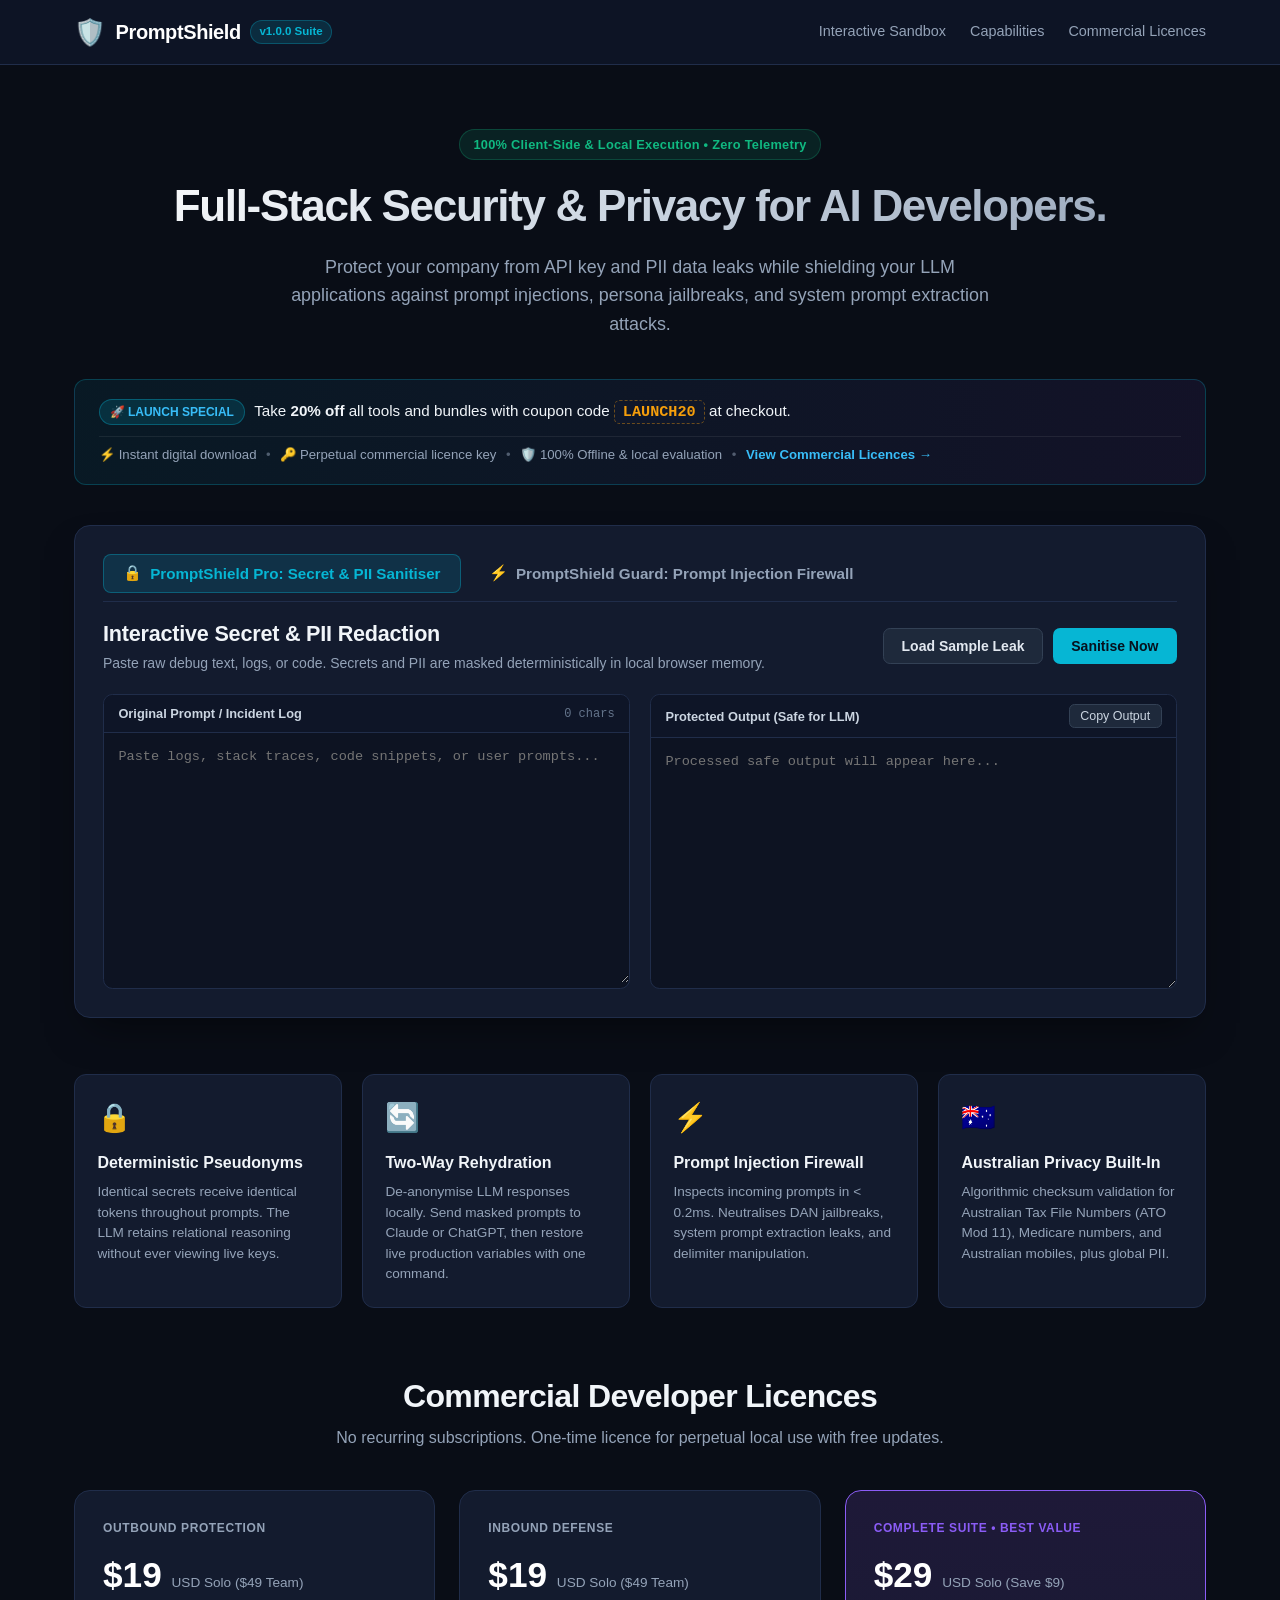
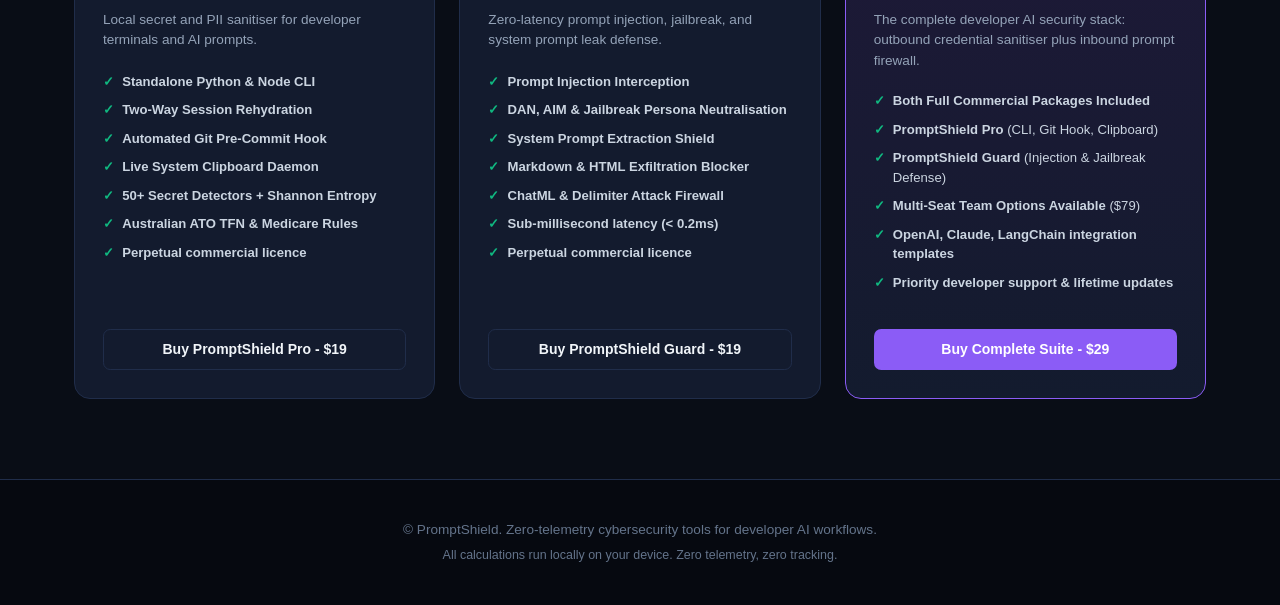
==== commit 92c394c9: "Add launch coupon banner to live sandbox and GitHub Actions guide to README" ====
--- a/docs/index.html
+++ b/docs/index.html
@@ -5,6 +5,42 @@
   <meta name="color-scheme" content="dark">
   <meta name="viewport" content="width=device-width, initial-scale=1.0">
   <title>PromptShield - Zero-Telemetry Security &amp; Privacy Suite for AI Workflows</title>
+  <meta name="description" content="Local, zero-telemetry cybersecurity suite for developers. Automatically redacts API keys and PII with deterministic pseudonyms, and blocks prompt injections and jailbreaks in under 0.2ms.">
+  <meta name="keywords" content="prompt injection detector, sanitize secrets ai, prevent api key leak, llm guardrails, redacting pii chatgpt, australian tfn validator python, dan jailbreak firewall">
+  <link rel="canonical" href="https://lorthris.github.io/promptshield/">
+
+  <!-- OpenGraph Metadata -->
+  <meta property="og:type" content="website">
+  <meta property="og:url" content="https://lorthris.github.io/promptshield/">
+  <meta property="og:title" content="PromptShield - Zero-Telemetry Security &amp; Privacy Suite for AI">
+  <meta property="og:description" content="Stop credential leaks and block prompt injection attacks in local developer workflows. 100% offline, zero network telemetry.">
+  <meta property="og:image" content="https://public-files.gumroad.com/syroqy34c7atufwiaa058pnzbt9k">
+
+  <!-- Twitter Card -->
+  <meta name="twitter:card" content="summary_large_image">
+  <meta name="twitter:title" content="PromptShield - Full AI Security &amp; Privacy Suite">
+  <meta name="twitter:description" content="Zero-telemetry credential sanitiser and prompt injection firewall for developers. Try the interactive live sandbox.">
+  <meta name="twitter:image" content="https://public-files.gumroad.com/syroqy34c7atufwiaa058pnzbt9k">
+
+  <!-- Structured Data (JSON-LD) -->
+  <script type="application/ld+json">
+  {
+    "@context": "https://schema.org",
+    "@type": "SoftwareApplication",
+    "name": "PromptShield",
+    "operatingSystem": "Windows, macOS, Linux",
+    "applicationCategory": "SecurityApplication",
+    "offers": {
+      "@type": "AggregateOffer",
+      "priceCurrency": "USD",
+      "lowPrice": "19.00",
+      "highPrice": "29.00",
+      "offerCount": "3"
+    },
+    "description": "Local zero-telemetry secret sanitiser and prompt injection firewall for developer AI workflows."
+  }
+  </script>
+
   <link rel="stylesheet" href="style.css">
 </head>
 <body>
@@ -31,6 +67,23 @@
         Protect your company from API key and PII data leaks while shielding your LLM applications against prompt injections, persona jailbreaks, and system prompt extraction attacks.
       </p>
     </section>
+
+    <!-- Launch Promo Callout -->
+    <aside class="promo-callout" style="margin-bottom: 2.5rem; background: linear-gradient(90deg, rgba(6, 182, 212, 0.08) 0%, rgba(139, 92, 246, 0.08) 100%); border: 1px solid rgba(6, 182, 212, 0.25); border-radius: 0.75rem; padding: 1.2rem 1.5rem; display: flex; flex-direction: column; gap: 0.65rem;">
+      <div style="display: flex; align-items: center; flex-wrap: wrap; gap: 0.6rem; font-size: 0.95rem; color: #f1f5f9;">
+        <span style="display: inline-flex; align-items: center; gap: 0.35rem; padding: 0.2rem 0.6rem; background: rgba(6, 182, 212, 0.15); border: 1px solid rgba(6, 182, 212, 0.35); border-radius: 9999px; font-size: 0.75rem; font-weight: 700; color: #38bdf8; text-transform: uppercase;">🚀 Launch Special</span>
+        <span>Take <strong>20% off</strong> all tools and bundles with coupon code <span style="font-family: monospace; font-weight: 700; background: #0f172a; color: #f59e0b; padding: 0.15rem 0.5rem; border-radius: 0.35rem; border: 1px dashed rgba(245, 158, 11, 0.4);">LAUNCH20</span> at checkout.</span>
+      </div>
+      <div style="display: flex; align-items: center; flex-wrap: wrap; gap: 0.6rem; font-size: 0.825rem; color: #94a3b8; padding-top: 0.5rem; border-top: 1px solid rgba(255, 255, 255, 0.07);">
+        <span>⚡ Instant digital download</span>
+        <span style="opacity: 0.5;">&bull;</span>
+        <span>🔑 Perpetual commercial licence key</span>
+        <span style="opacity: 0.5;">&bull;</span>
+        <span>🛡️ 100% Offline &amp; local evaluation</span>
+        <span style="opacity: 0.5;">&bull;</span>
+        <a href="#pricing" style="color: #38bdf8; text-decoration: none; font-weight: 600;">View Commercial Licences &rarr;</a>
+      </div>
+    </aside>
 
     <!-- Interactive Playground -->
     <section id="playground" class="sandbox-card">
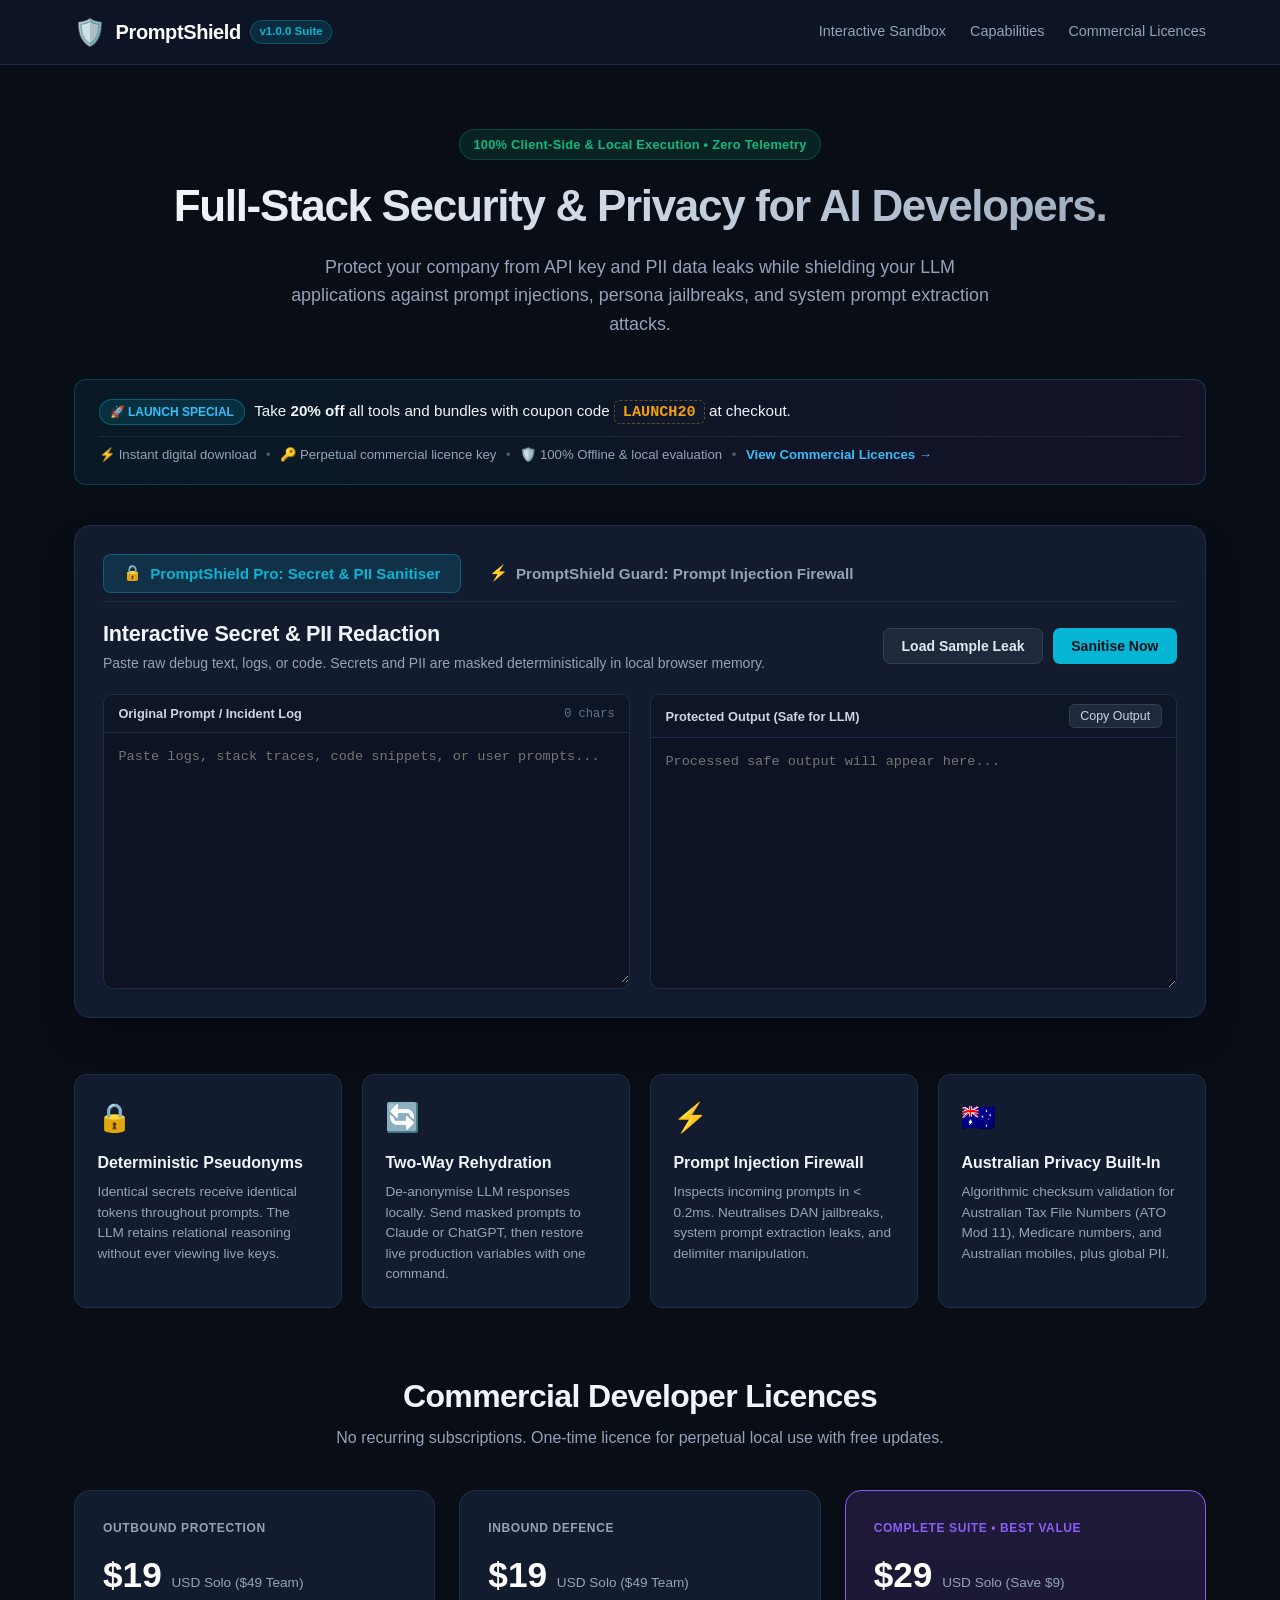
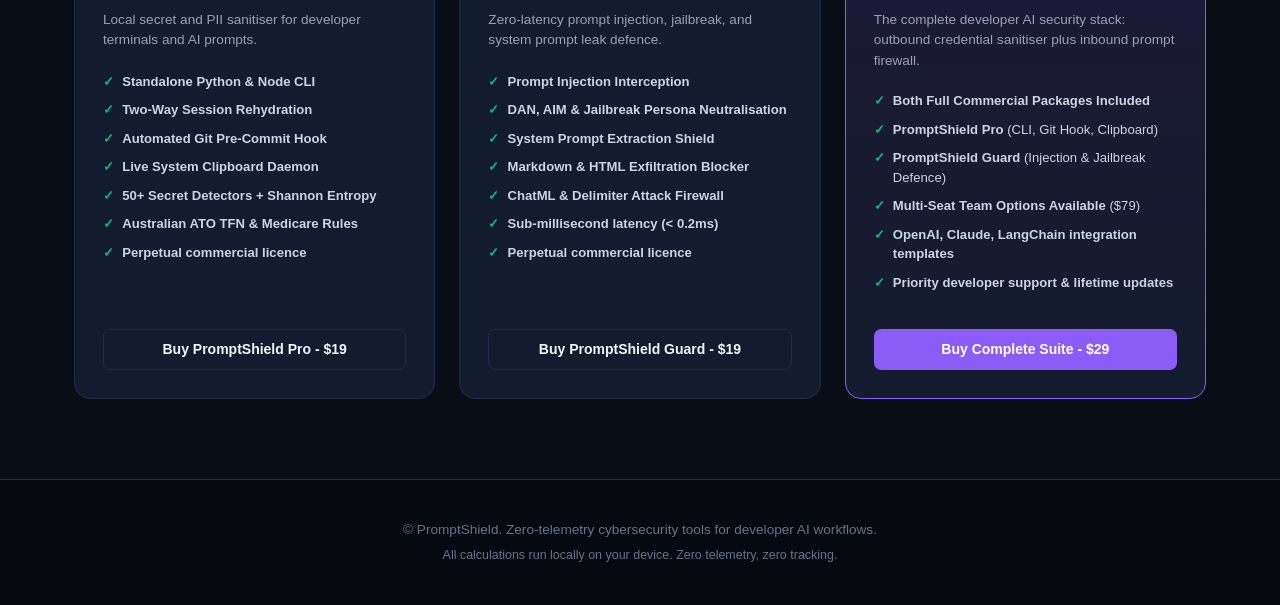
==== commit d8ffe250: "Standardise Australian English spelling and add LAUNCH20 coupon across all SEO guides and launch kit" ====
--- a/docs/index.html
+++ b/docs/index.html
@@ -186,9 +186,9 @@
 
         <!-- Guard Tier Card (Whole-card clickable) -->
         <a href="https://lorthris.gumroad.com/l/promptshield-guard" target="_blank" rel="noopener" class="pricing-card whole-card-link">
-          <div class="pricing-badge">Inbound Defense</div>
+          <div class="pricing-badge">Inbound Defence</div>
           <div class="pricing-price">$19 <span>USD Solo ($49 Team)</span></div>
-          <p class="pricing-tagline">Zero-latency prompt injection, jailbreak, and system prompt leak defense.</p>
+          <p class="pricing-tagline">Zero-latency prompt injection, jailbreak, and system prompt leak defence.</p>
           <ul class="pricing-list">
             <li><strong>Prompt Injection Interception</strong></li>
             <li><strong>DAN, AIM &amp; Jailbreak Persona Neutralisation</strong></li>
@@ -209,7 +209,7 @@
           <ul class="pricing-list">
             <li><strong>Both Full Commercial Packages Included</strong></li>
             <li><strong>PromptShield Pro</strong> (CLI, Git Hook, Clipboard)</li>
-            <li><strong>PromptShield Guard</strong> (Injection &amp; Jailbreak Defense)</li>
+            <li><strong>PromptShield Guard</strong> (Injection &amp; Jailbreak Defence)</li>
             <li><strong>Multi-Seat Team Options Available</strong> ($79)</li>
             <li><strong>OpenAI, Claude, LangChain integration templates</strong></li>
             <li><strong>Priority developer support &amp; lifetime updates</strong></li>
